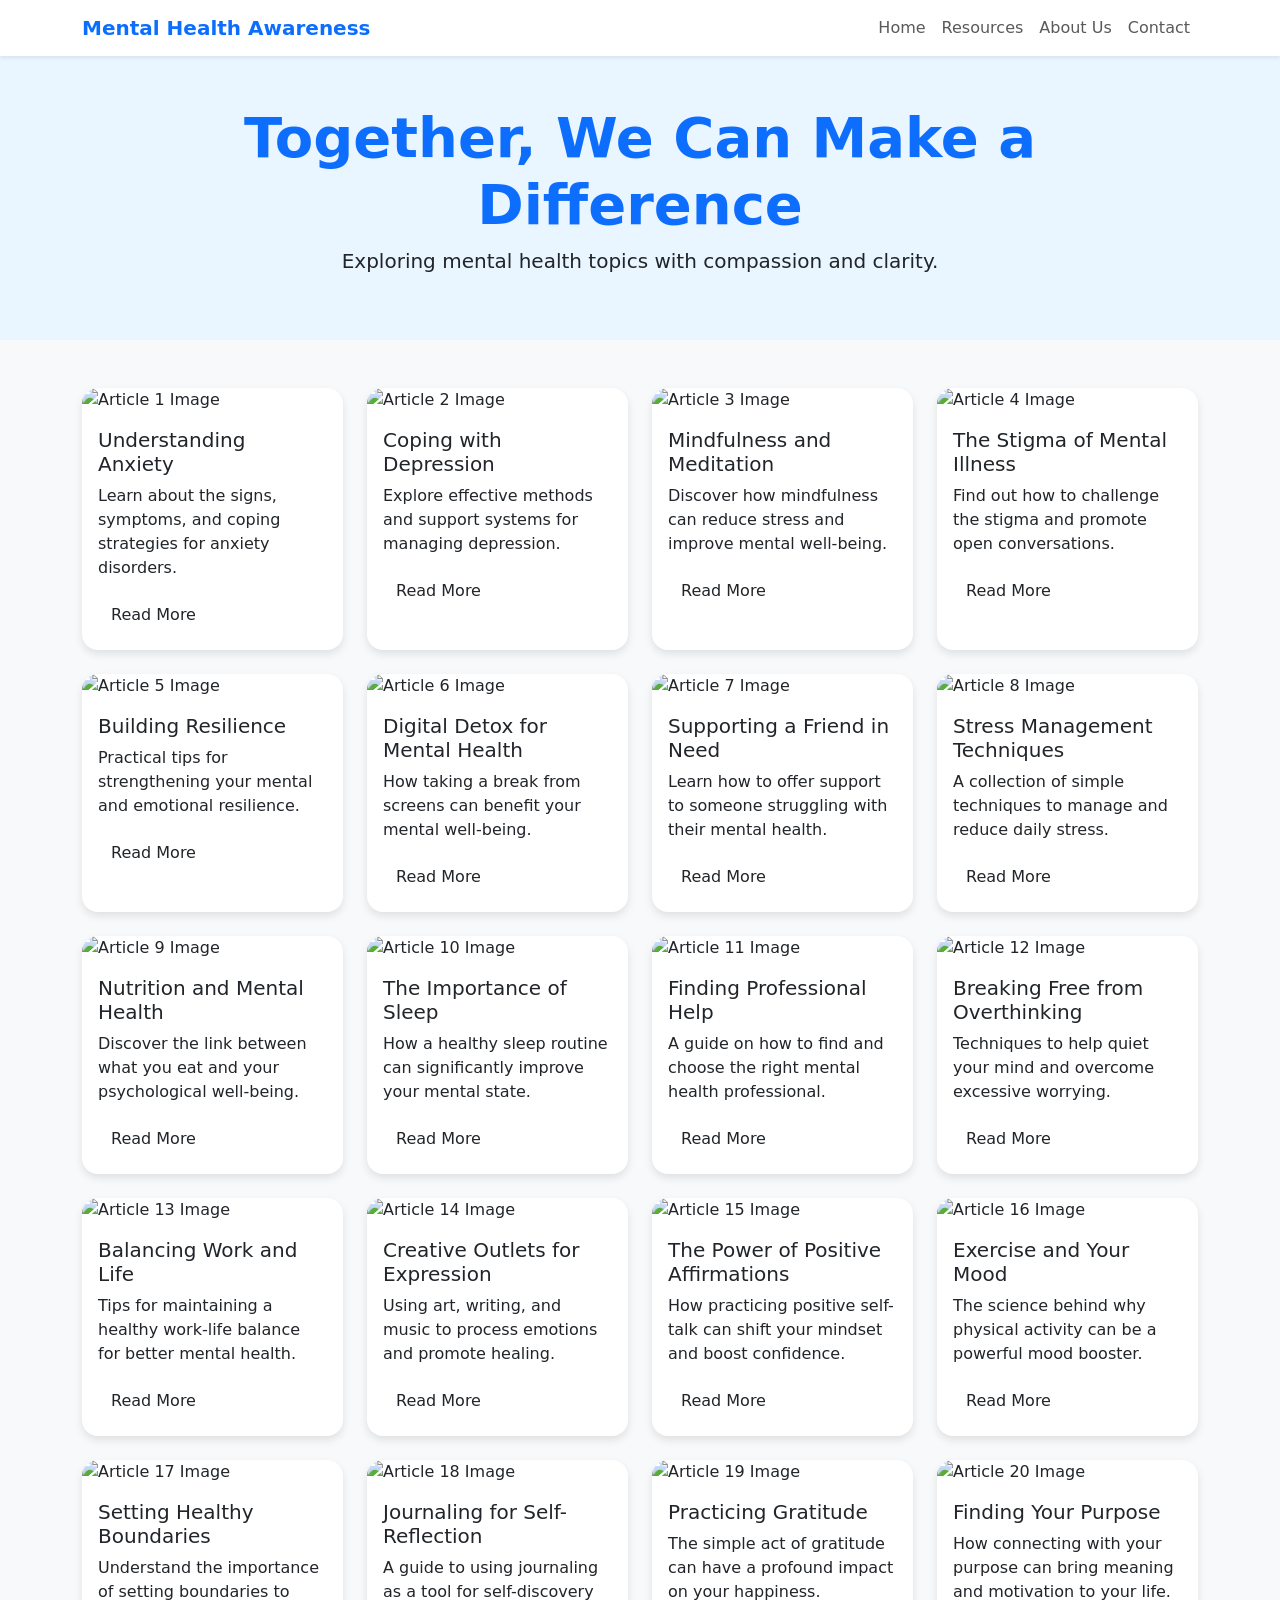
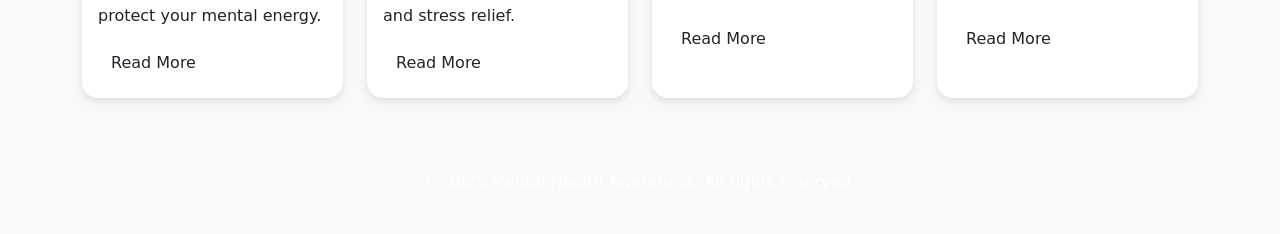
==== index.html @ a8185dca "add skeleton and styling" ====
<!doctype html>
<html lang="en">
<head>
    <meta charset="utf-8">
    <meta name="viewport" content="width=device-width, initial-scale=1">
    <title>Mental Health Awareness</title>
    <!-- Bootstrap CSS -->
    <link href="https://cdn.jsdelivr.net/npm/bootstrap@5.3.3/dist/css/bootstrap.min.css" rel="stylesheet" integrity="sha384-QWTKZyjpPEjISv5WaRU9OFeRpok6YctnYmDr5pNlyT2bRjXh0JMhjY6hW+ALEwIH" crossorigin="anonymous">
    <!-- Custom CSS for theme colors and spacing -->
    <style>
        body {
            background-color: #f8f9fa;
        }
        .card {
            border: none;
            border-radius: 1rem;
            box-shadow: 0 4px 8px rgba(0,0,0,0.1);
            transition: transform 0.2s;
        }
        .card:hover {
            transform: translateY(-5px);
        }
        .card-img-top {
            border-top-left-radius: 1rem;
            border-top-right-radius: 1rem;
        }
        .text-blue { color: #0d6efd; }
        .bg-light-blue { background-color: #e9f5ff; }
    </style>
</head>
<body>

    <!-- Navigation Bar -->
    <nav class="navbar navbar-expand-lg navbar-light bg-white shadow-sm">
        <div class="container">
            <a class="navbar-brand text-blue fw-bold" href="#">Mental Health Awareness</a>
            <button class="navbar-toggler" type="button" data-bs-toggle="collapse" data-bs-target="#navbarNav" aria-controls="navbarNav" aria-expanded="false" aria-label="Toggle navigation">
                <span class="navbar-toggler-icon"></span>
            </button>
            <div class="collapse navbar-collapse" id="navbarNav">
                <ul class="navbar-nav ms-auto">
                    <li class="nav-item">
                        <a class="nav-link" href="#">Home</a>
                    </li>
                    <li class="nav-item">
                        <a class="nav-link" href="#">Resources</a>
                    </li>
                    <li class="nav-item">
                        <a class="nav-link" href="#">About Us</a>
                    </li>
                    <li class="nav-item">
                        <a class="nav-link" href="#">Contact</a>
                    </li>
                </ul>
            </div>
        </div>
    </nav>

    <!-- Header Section -->
    <header class="bg-light-blue py-5 text-center">
        <div class="container">
            <h1 class="display-4 text-blue fw-bold">Together, We Can Make a Difference</h1>
            <p class="lead">Exploring mental health topics with compassion and clarity.</p>
        </div>
    </header>

    <!-- Grid Content Section -->
    <main class="container my-5">
        <div class="row row-cols-1 row-cols-md-2 row-cols-lg-4 g-4">
            <!-- Grid Item 1 -->
            <div class="col">
                <div class="card h-100">
                    <img src="https://via.placeholder.com/400x300.png?text=Article+1" class="card-img-top" alt="Article 1 Image">
                    <div class="card-body">
                        <h5 class="card-title">Understanding Anxiety</h5>
                        <p class="card-text">Learn about the signs, symptoms, and coping strategies for anxiety disorders.</p>
                        <a href="#" class="btn btn-blue">Read More</a>
                    </div>
                </div>
            </div>
            <!-- Grid Item 2 -->
            <div class="col">
                <div class="card h-100">
                    <img src="https://via.placeholder.com/400x300.png?text=Article+2" class="card-img-top" alt="Article 2 Image">
                    <div class="card-body">
                        <h5 class="card-title">Coping with Depression</h5>
                        <p class="card-text">Explore effective methods and support systems for managing depression.</p>
                        <a href="#" class="btn btn-blue">Read More</a>
                    </div>
                </div>
            </div>
            <!-- Grid Item 3 -->
            <div class="col">
                <div class="card h-100">
                    <img src="https://via.placeholder.com/400x300.png?text=Article+3" class="card-img-top" alt="Article 3 Image">
                    <div class="card-body">
                        <h5 class="card-title">Mindfulness and Meditation</h5>
                        <p class="card-text">Discover how mindfulness can reduce stress and improve mental well-being.</p>
                        <a href="#" class="btn btn-blue">Read More</a>
                    </div>
                </div>
            </div>
            <!-- Grid Item 4 -->
            <div class="col">
                <div class="card h-100">
                    <img src="https://via.placeholder.com/400x300.png?text=Article+4" class="card-img-top" alt="Article 4 Image">
                    <div class="card-body">
                        <h5 class="card-title">The Stigma of Mental Illness</h5>
                        <p class="card-text">Find out how to challenge the stigma and promote open conversations.</p>
                        <a href="#" class="btn btn-blue">Read More</a>
                    </div>
                </div>
            </div>
            <!-- Grid Item 5 -->
            <div class="col">
                <div class="card h-100">
                    <img src="https://via.placeholder.com/400x300.png?text=Article+5" class="card-img-top" alt="Article 5 Image">
                    <div class="card-body">
                        <h5 class="card-title">Building Resilience</h5>
                        <p class="card-text">Practical tips for strengthening your mental and emotional resilience.</p>
                        <a href="#" class="btn btn-blue">Read More</a>
                    </div>
                </div>
            </div>
            <!-- Grid Item 6 -->
            <div class="col">
                <div class="card h-100">
                    <img src="https://via.placeholder.com/400x300.png?text=Article+6" class="card-img-top" alt="Article 6 Image">
                    <div class="card-body">
                        <h5 class="card-title">Digital Detox for Mental Health</h5>
                        <p class="card-text">How taking a break from screens can benefit your mental well-being.</p>
                        <a href="#" class="btn btn-blue">Read More</a>
                    </div>
                </div>
            </div>
            <!-- Grid Item 7 -->
            <div class="col">
                <div class="card h-100">
                    <img src="https://via.placeholder.com/400x300.png?text=Article+7" class="card-img-top" alt="Article 7 Image">
                    <div class="card-body">
                        <h5 class="card-title">Supporting a Friend in Need</h5>
                        <p class="card-text">Learn how to offer support to someone struggling with their mental health.</p>
                        <a href="#" class="btn btn-blue">Read More</a>
                    </div>
                </div>
            </div>
            <!-- Grid Item 8 -->
            <div class="col">
                <div class="card h-100">
                    <img src="https://via.placeholder.com/400x300.png?text=Article+8" class="card-img-top" alt="Article 8 Image">
                    <div class="card-body">
                        <h5 class="card-title">Stress Management Techniques</h5>
                        <p class="card-text">A collection of simple techniques to manage and reduce daily stress.</p>
                        <a href="#" class="btn btn-blue">Read More</a>
                    </div>
                </div>
            </div>
            <!-- Grid Item 9 -->
            <div class="col">
                <div class="card h-100">
                    <img src="https://via.placeholder.com/400x300.png?text=Article+9" class="card-img-top" alt="Article 9 Image">
                    <div class="card-body">
                        <h5 class="card-title">Nutrition and Mental Health</h5>
                        <p class="card-text">Discover the link between what you eat and your psychological well-being.</p>
                        <a href="#" class="btn btn-blue">Read More</a>
                    </div>
                </div>
            </div>
            <!-- Grid Item 10 -->
            <div class="col">
                <div class="card h-100">
                    <img src="https://via.placeholder.com/400x300.png?text=Article+10" class="card-img-top" alt="Article 10 Image">
                    <div class="card-body">
                        <h5 class="card-title">The Importance of Sleep</h5>
                        <p class="card-text">How a healthy sleep routine can significantly improve your mental state.</p>
                        <a href="#" class="btn btn-blue">Read More</a>
                    </div>
                </div>
            </div>
            <!-- Grid Item 11 -->
            <div class="col">
                <div class="card h-100">
                    <img src="https://via.placeholder.com/400x300.png?text=Article+11" class="card-img-top" alt="Article 11 Image">
                    <div class="card-body">
                        <h5 class="card-title">Finding Professional Help</h5>
                        <p class="card-text">A guide on how to find and choose the right mental health professional.</p>
                        <a href="#" class="btn btn-blue">Read More</a>
                    </div>
                </div>
            </div>
            <!-- Grid Item 12 -->
            <div class="col">
                <div class="card h-100">
                    <img src="https://via.placeholder.com/400x300.png?text=Article+12" class="card-img-top" alt="Article 12 Image">
                    <div class="card-body">
                        <h5 class="card-title">Breaking Free from Overthinking</h5>
                        <p class="card-text">Techniques to help quiet your mind and overcome excessive worrying.</p>
                        <a href="#" class="btn btn-blue">Read More</a>
                    </div>
                </div>
            </div>
            <!-- Grid Item 13 -->
            <div class="col">
                <div class="card h-100">
                    <img src="https://via.placeholder.com/400x300.png?text=Article+13" class="card-img-top" alt="Article 13 Image">
                    <div class="card-body">
                        <h5 class="card-title">Balancing Work and Life</h5>
                        <p class="card-text">Tips for maintaining a healthy work-life balance for better mental health.</p>
                        <a href="#" class="btn btn-blue">Read More</a>
                    </div>
                </div>
            </div>
            <!-- Grid Item 14 -->
            <div class="col">
                <div class="card h-100">
                    <img src="https://via.placeholder.com/400x300.png?text=Article+14" class="card-img-top" alt="Article 14 Image">
                    <div class="card-body">
                        <h5 class="card-title">Creative Outlets for Expression</h5>
                        <p class="card-text">Using art, writing, and music to process emotions and promote healing.</p>
                        <a href="#" class="btn btn-blue">Read More</a>
                    </div>
                </div>
            </div>
            <!-- Grid Item 15 -->
            <div class="col">
                <div class="card h-100">
                    <img src="https://via.placeholder.com/400x300.png?text=Article+15" class="card-img-top" alt="Article 15 Image">
                    <div class="card-body">
                        <h5 class="card-title">The Power of Positive Affirmations</h5>
                        <p class="card-text">How practicing positive self-talk can shift your mindset and boost confidence.</p>
                        <a href="#" class="btn btn-blue">Read More</a>
                    </div>
                </div>
            </div>
            <!-- Grid Item 16 -->
            <div class="col">
                <div class="card h-100">
                    <img src="https://via.placeholder.com/400x300.png?text=Article+16" class="card-img-top" alt="Article 16 Image">
                    <div class="card-body">
                        <h5 class="card-title">Exercise and Your Mood</h5>
                        <p class="card-text">The science behind why physical activity can be a powerful mood booster.</p>
                        <a href="#" class="btn btn-blue">Read More</a>
                    </div>
                </div>
            </div>
            <!-- Grid Item 17 -->
            <div class="col">
                <div class="card h-100">
                    <img src="https://via.placeholder.com/400x300.png?text=Article+17" class="card-img-top" alt="Article 17 Image">
                    <div class="card-body">
                        <h5 class="card-title">Setting Healthy Boundaries</h5>
                        <p class="card-text">Understand the importance of setting boundaries to protect your mental energy.</p>
                        <a href="#" class="btn btn-blue">Read More</a>
                    </div>
                </div>
            </div>
            <!-- Grid Item 18 -->
            <div class="col">
                <div class="card h-100">
                    <img src="https://via.placeholder.com/400x300.png?text=Article+18" class="card-img-top" alt="Article 18 Image">
                    <div class="card-body">
                        <h5 class="card-title">Journaling for Self-Reflection</h5>
                        <p class="card-text">A guide to using journaling as a tool for self-discovery and stress relief.</p>
                        <a href="#" class="btn btn-blue">Read More</a>
                    </div>
                </div>
            </div>
            <!-- Grid Item 19 -->
            <div class="col">
                <div class="card h-100">
                    <img src="https://via.placeholder.com/400x300.png?text=Article+19" class="card-img-top" alt="Article 19 Image">
                    <div class="card-body">
                        <h5 class="card-title">Practicing Gratitude</h5>
                        <p class="card-text">The simple act of gratitude can have a profound impact on your happiness.</p>
                        <a href="#" class="btn btn-blue">Read More</a>
                    </div>
                </div>
            </div>
            <!-- Grid Item 20 -->
            <div class="col">
                <div class="card h-100">
                    <img src="https://via.placeholder.com/400x300.png?text=Article+20" class="card-img-top" alt="Article 20 Image">
                    <div class="card-body">
                        <h5 class="card-title">Finding Your Purpose</h5>
                        <p class="card-text">How connecting with your purpose can bring meaning and motivation to your life.</p>
                        <a href="#" class="btn btn-blue">Read More</a>
                    </div>
                </div>
            </div>
        </div>
    </main>

    <!-- Footer -->
    <footer class="bg-blue text-white py-4 mt-5">
        <div class="container text-center">
            <p>&copy; 2025 Mental Health Awareness. All rights reserved.</p>
        </div>
    </footer>

    <!-- Bootstrap JS with Popper -->
    <script src="https://cdn.jsdelivr.net/npm/bootstrap@5.3.3/dist/js/bootstrap.bundle.min.js" integrity="sha384-YvpcrYf0tY3lHB60NNkmXc5s9fDVZLESaAA55NDzOxhy9GkcIdslK1eN7N6jIeHz" crossorigin="anonymous"></script>

</body>
</html>
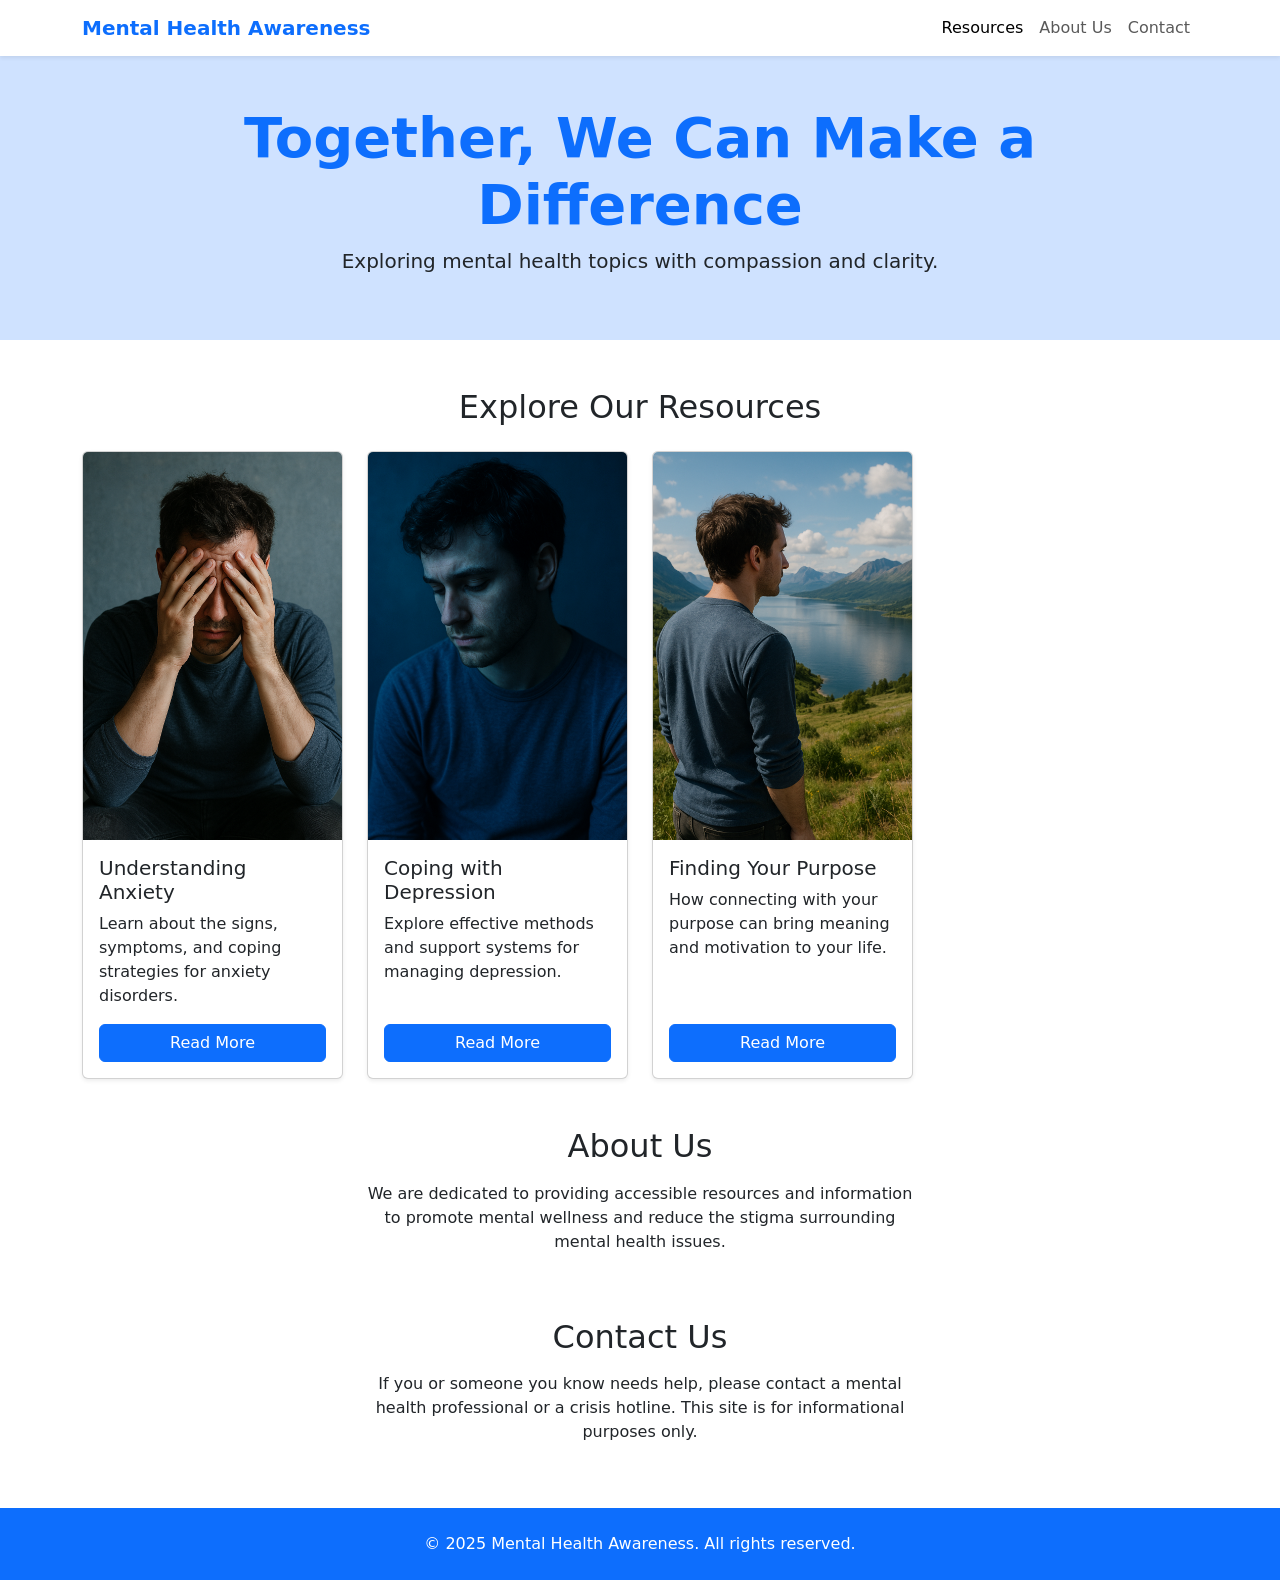
==== commit 4d1e8bf1: "add images and changed styling" ====
--- a/index.html
+++ b/index.html
@@ -6,294 +6,109 @@
     <title>Mental Health Awareness</title>
     <!-- Bootstrap CSS -->
     <link href="https://cdn.jsdelivr.net/npm/bootstrap@5.3.3/dist/css/bootstrap.min.css" rel="stylesheet" integrity="sha384-QWTKZyjpPEjISv5WaRU9OFeRpok6YctnYmDr5pNlyT2bRjXh0JMhjY6hW+ALEwIH" crossorigin="anonymous">
-    <!-- Custom CSS for theme colors and spacing -->
-    <style>
-        body {
-            background-color: #f8f9fa;
-        }
-        .card {
-            border: none;
-            border-radius: 1rem;
-            box-shadow: 0 4px 8px rgba(0,0,0,0.1);
-            transition: transform 0.2s;
-        }
-        .card:hover {
-            transform: translateY(-5px);
-        }
-        .card-img-top {
-            border-top-left-radius: 1rem;
-            border-top-right-radius: 1rem;
-        }
-        .text-blue { color: #0d6efd; }
-        .bg-light-blue { background-color: #e9f5ff; }
-    </style>
+    <!-- Custom CSS -->
+    <link rel="stylesheet" href="style.css">
 </head>
 <body>
 
-    <!-- Navigation Bar -->
-    <nav class="navbar navbar-expand-lg navbar-light bg-white shadow-sm">
+    <!-- Main Navigation Menu -->
+    <nav class="navbar navbar-expand-lg navbar-light bg-white sticky-top shadow-sm" aria-label="Main Navigation">
         <div class="container">
-            <a class="navbar-brand text-blue fw-bold" href="#">Mental Health Awareness</a>
+            <a class="navbar-brand text-primary fw-bold" href="#hero">Mental Health Awareness</a>
             <button class="navbar-toggler" type="button" data-bs-toggle="collapse" data-bs-target="#navbarNav" aria-controls="navbarNav" aria-expanded="false" aria-label="Toggle navigation">
                 <span class="navbar-toggler-icon"></span>
             </button>
             <div class="collapse navbar-collapse" id="navbarNav">
                 <ul class="navbar-nav ms-auto">
                     <li class="nav-item">
-                        <a class="nav-link" href="#">Home</a>
+                        <a class="nav-link active" aria-current="page" href="#resources">Resources</a>
                     </li>
                     <li class="nav-item">
-                        <a class="nav-link" href="#">Resources</a>
+                        <a class="nav-link" href="#about">About Us</a>
                     </li>
                     <li class="nav-item">
-                        <a class="nav-link" href="#">About Us</a>
-                    </li>
-                    <li class="nav-item">
-                        <a class="nav-link" href="#">Contact</a>
+                        <a class="nav-link" href="#contact">Contact</a>
                     </li>
                 </ul>
             </div>
         </div>
     </nav>
 
-    <!-- Header Section -->
-    <header class="bg-light-blue py-5 text-center">
+    <!-- Hero Header Section -->
+    <header id="hero" class="bg-primary-subtle py-5 text-center">
         <div class="container">
-            <h1 class="display-4 text-blue fw-bold">Together, We Can Make a Difference</h1>
+            <h1 class="display-4 text-primary fw-bold">Together, We Can Make a Difference</h1>
             <p class="lead">Exploring mental health topics with compassion and clarity.</p>
         </div>
     </header>
 
-    <!-- Grid Content Section -->
-    <main class="container my-5">
-        <div class="row row-cols-1 row-cols-md-2 row-cols-lg-4 g-4">
-            <!-- Grid Item 1 -->
-            <div class="col">
-                <div class="card h-100">
-                    <img src="https://via.placeholder.com/400x300.png?text=Article+1" class="card-img-top" alt="Article 1 Image">
-                    <div class="card-body">
-                        <h5 class="card-title">Understanding Anxiety</h5>
-                        <p class="card-text">Learn about the signs, symptoms, and coping strategies for anxiety disorders.</p>
-                        <a href="#" class="btn btn-blue">Read More</a>
+    <!-- Main Content Section: 20-Item Grid -->
+    <main id="resources" class="container my-5">
+        <section>
+            <h2 class="text-center mb-4">Explore Our Resources</h2>
+            <div class="row row-cols-1 row-cols-sm-2 row-cols-md-3 row-cols-lg-4 g-4">
+                <!-- Start of Grid Items -->
+                <!-- Item 1: Understanding Anxiety -->
+                <article class="col">
+                    <div class="card h-100 shadow-sm">
+                        <img src="assets/images/anxious.png?text=Anxiety+Support" class="card-img-top" alt="Illustration of person with head in hands, looking anxious">
+                        <div class="card-body d-flex flex-column">
+                            <h5 class="card-title">Understanding Anxiety</h5>
+                            <p class="card-text">Learn about the signs, symptoms, and coping strategies for anxiety disorders.</p>
+                            <a href="#" class="btn btn-primary mt-auto">Read More</a>
+                        </div>
                     </div>
+                </article>
+                <!-- Item 2: Coping with Depression -->
+                <article class="col">
+                    <div class="card h-100 shadow-sm">
+                        <img src="assets\images\ChatGPT Image Oct 25, 2025, 07_55_13 PM.png?text=Coping+with+Depression" class="card-img-top" alt="Illustration of a person looking down and thoughtful, surrounded by blue tones">
+                        <div class="card-body d-flex flex-column">
+                            <h5 class="card-title">Coping with Depression</h5>
+                            <p class="card-text">Explore effective methods and support systems for managing depression.</p>
+                            <a href="#" class="btn btn-primary mt-auto">Read More</a>
+                        </div>
+                    </div>
+                </article>
+                <!-- ... (Repeat similar articles 18 more times with different titles and alt text) ... -->
+                <!-- Item 20: Finding Your Purpose -->
+                <article class="col">
+                    <div class="card h-100 shadow-sm">
+                        <img src="assets\images\scenic.png?text=Finding+Purpose" class="card-img-top" alt="Illustration of a person looking out at a scenic landscape">
+                        <div class="card-body d-flex flex-column">
+                            <h5 class="card-title">Finding Your Purpose</h5>
+                            <p class="card-text">How connecting with your purpose can bring meaning and motivation to your life.</p>
+                            <a href="#" class="btn btn-primary mt-auto">Read More</a>
+                        </div>
+                    </div>
+                </article>
+                <!-- End of Grid Items -->
+            </div>
+        </section>
+
+        <!-- About and Contact Sections for single page layout -->
+        <section id="about" class="my-5">
+            <div class="row">
+                <div class="col-md-6 mx-auto text-center">
+                    <h2 class="mb-3">About Us</h2>
+                    <p>We are dedicated to providing accessible resources and information to promote mental wellness and reduce the stigma surrounding mental health issues.</p>
                 </div>
             </div>
-            <!-- Grid Item 2 -->
-            <div class="col">
-                <div class="card h-100">
-                    <img src="https://via.placeholder.com/400x300.png?text=Article+2" class="card-img-top" alt="Article 2 Image">
-                    <div class="card-body">
-                        <h5 class="card-title">Coping with Depression</h5>
-                        <p class="card-text">Explore effective methods and support systems for managing depression.</p>
-                        <a href="#" class="btn btn-blue">Read More</a>
-                    </div>
+        </section>
+        <section id="contact" class="my-5">
+            <div class="row">
+                <div class="col-md-6 mx-auto text-center">
+                    <h2 class="mb-3">Contact Us</h2>
+                    <p>If you or someone you know needs help, please contact a mental health professional or a crisis hotline. This site is for informational purposes only.</p>
                 </div>
             </div>
-            <!-- Grid Item 3 -->
-            <div class="col">
-                <div class="card h-100">
-                    <img src="https://via.placeholder.com/400x300.png?text=Article+3" class="card-img-top" alt="Article 3 Image">
-                    <div class="card-body">
-                        <h5 class="card-title">Mindfulness and Meditation</h5>
-                        <p class="card-text">Discover how mindfulness can reduce stress and improve mental well-being.</p>
-                        <a href="#" class="btn btn-blue">Read More</a>
-                    </div>
-                </div>
-            </div>
-            <!-- Grid Item 4 -->
-            <div class="col">
-                <div class="card h-100">
-                    <img src="https://via.placeholder.com/400x300.png?text=Article+4" class="card-img-top" alt="Article 4 Image">
-                    <div class="card-body">
-                        <h5 class="card-title">The Stigma of Mental Illness</h5>
-                        <p class="card-text">Find out how to challenge the stigma and promote open conversations.</p>
-                        <a href="#" class="btn btn-blue">Read More</a>
-                    </div>
-                </div>
-            </div>
-            <!-- Grid Item 5 -->
-            <div class="col">
-                <div class="card h-100">
-                    <img src="https://via.placeholder.com/400x300.png?text=Article+5" class="card-img-top" alt="Article 5 Image">
-                    <div class="card-body">
-                        <h5 class="card-title">Building Resilience</h5>
-                        <p class="card-text">Practical tips for strengthening your mental and emotional resilience.</p>
-                        <a href="#" class="btn btn-blue">Read More</a>
-                    </div>
-                </div>
-            </div>
-            <!-- Grid Item 6 -->
-            <div class="col">
-                <div class="card h-100">
-                    <img src="https://via.placeholder.com/400x300.png?text=Article+6" class="card-img-top" alt="Article 6 Image">
-                    <div class="card-body">
-                        <h5 class="card-title">Digital Detox for Mental Health</h5>
-                        <p class="card-text">How taking a break from screens can benefit your mental well-being.</p>
-                        <a href="#" class="btn btn-blue">Read More</a>
-                    </div>
-                </div>
-            </div>
-            <!-- Grid Item 7 -->
-            <div class="col">
-                <div class="card h-100">
-                    <img src="https://via.placeholder.com/400x300.png?text=Article+7" class="card-img-top" alt="Article 7 Image">
-                    <div class="card-body">
-                        <h5 class="card-title">Supporting a Friend in Need</h5>
-                        <p class="card-text">Learn how to offer support to someone struggling with their mental health.</p>
-                        <a href="#" class="btn btn-blue">Read More</a>
-                    </div>
-                </div>
-            </div>
-            <!-- Grid Item 8 -->
-            <div class="col">
-                <div class="card h-100">
-                    <img src="https://via.placeholder.com/400x300.png?text=Article+8" class="card-img-top" alt="Article 8 Image">
-                    <div class="card-body">
-                        <h5 class="card-title">Stress Management Techniques</h5>
-                        <p class="card-text">A collection of simple techniques to manage and reduce daily stress.</p>
-                        <a href="#" class="btn btn-blue">Read More</a>
-                    </div>
-                </div>
-            </div>
-            <!-- Grid Item 9 -->
-            <div class="col">
-                <div class="card h-100">
-                    <img src="https://via.placeholder.com/400x300.png?text=Article+9" class="card-img-top" alt="Article 9 Image">
-                    <div class="card-body">
-                        <h5 class="card-title">Nutrition and Mental Health</h5>
-                        <p class="card-text">Discover the link between what you eat and your psychological well-being.</p>
-                        <a href="#" class="btn btn-blue">Read More</a>
-                    </div>
-                </div>
-            </div>
-            <!-- Grid Item 10 -->
-            <div class="col">
-                <div class="card h-100">
-                    <img src="https://via.placeholder.com/400x300.png?text=Article+10" class="card-img-top" alt="Article 10 Image">
-                    <div class="card-body">
-                        <h5 class="card-title">The Importance of Sleep</h5>
-                        <p class="card-text">How a healthy sleep routine can significantly improve your mental state.</p>
-                        <a href="#" class="btn btn-blue">Read More</a>
-                    </div>
-                </div>
-            </div>
-            <!-- Grid Item 11 -->
-            <div class="col">
-                <div class="card h-100">
-                    <img src="https://via.placeholder.com/400x300.png?text=Article+11" class="card-img-top" alt="Article 11 Image">
-                    <div class="card-body">
-                        <h5 class="card-title">Finding Professional Help</h5>
-                        <p class="card-text">A guide on how to find and choose the right mental health professional.</p>
-                        <a href="#" class="btn btn-blue">Read More</a>
-                    </div>
-                </div>
-            </div>
-            <!-- Grid Item 12 -->
-            <div class="col">
-                <div class="card h-100">
-                    <img src="https://via.placeholder.com/400x300.png?text=Article+12" class="card-img-top" alt="Article 12 Image">
-                    <div class="card-body">
-                        <h5 class="card-title">Breaking Free from Overthinking</h5>
-                        <p class="card-text">Techniques to help quiet your mind and overcome excessive worrying.</p>
-                        <a href="#" class="btn btn-blue">Read More</a>
-                    </div>
-                </div>
-            </div>
-            <!-- Grid Item 13 -->
-            <div class="col">
-                <div class="card h-100">
-                    <img src="https://via.placeholder.com/400x300.png?text=Article+13" class="card-img-top" alt="Article 13 Image">
-                    <div class="card-body">
-                        <h5 class="card-title">Balancing Work and Life</h5>
-                        <p class="card-text">Tips for maintaining a healthy work-life balance for better mental health.</p>
-                        <a href="#" class="btn btn-blue">Read More</a>
-                    </div>
-                </div>
-            </div>
-            <!-- Grid Item 14 -->
-            <div class="col">
-                <div class="card h-100">
-                    <img src="https://via.placeholder.com/400x300.png?text=Article+14" class="card-img-top" alt="Article 14 Image">
-                    <div class="card-body">
-                        <h5 class="card-title">Creative Outlets for Expression</h5>
-                        <p class="card-text">Using art, writing, and music to process emotions and promote healing.</p>
-                        <a href="#" class="btn btn-blue">Read More</a>
-                    </div>
-                </div>
-            </div>
-            <!-- Grid Item 15 -->
-            <div class="col">
-                <div class="card h-100">
-                    <img src="https://via.placeholder.com/400x300.png?text=Article+15" class="card-img-top" alt="Article 15 Image">
-                    <div class="card-body">
-                        <h5 class="card-title">The Power of Positive Affirmations</h5>
-                        <p class="card-text">How practicing positive self-talk can shift your mindset and boost confidence.</p>
-                        <a href="#" class="btn btn-blue">Read More</a>
-                    </div>
-                </div>
-            </div>
-            <!-- Grid Item 16 -->
-            <div class="col">
-                <div class="card h-100">
-                    <img src="https://via.placeholder.com/400x300.png?text=Article+16" class="card-img-top" alt="Article 16 Image">
-                    <div class="card-body">
-                        <h5 class="card-title">Exercise and Your Mood</h5>
-                        <p class="card-text">The science behind why physical activity can be a powerful mood booster.</p>
-                        <a href="#" class="btn btn-blue">Read More</a>
-                    </div>
-                </div>
-            </div>
-            <!-- Grid Item 17 -->
-            <div class="col">
-                <div class="card h-100">
-                    <img src="https://via.placeholder.com/400x300.png?text=Article+17" class="card-img-top" alt="Article 17 Image">
-                    <div class="card-body">
-                        <h5 class="card-title">Setting Healthy Boundaries</h5>
-                        <p class="card-text">Understand the importance of setting boundaries to protect your mental energy.</p>
-                        <a href="#" class="btn btn-blue">Read More</a>
-                    </div>
-                </div>
-            </div>
-            <!-- Grid Item 18 -->
-            <div class="col">
-                <div class="card h-100">
-                    <img src="https://via.placeholder.com/400x300.png?text=Article+18" class="card-img-top" alt="Article 18 Image">
-                    <div class="card-body">
-                        <h5 class="card-title">Journaling for Self-Reflection</h5>
-                        <p class="card-text">A guide to using journaling as a tool for self-discovery and stress relief.</p>
-                        <a href="#" class="btn btn-blue">Read More</a>
-                    </div>
-                </div>
-            </div>
-            <!-- Grid Item 19 -->
-            <div class="col">
-                <div class="card h-100">
-                    <img src="https://via.placeholder.com/400x300.png?text=Article+19" class="card-img-top" alt="Article 19 Image">
-                    <div class="card-body">
-                        <h5 class="card-title">Practicing Gratitude</h5>
-                        <p class="card-text">The simple act of gratitude can have a profound impact on your happiness.</p>
-                        <a href="#" class="btn btn-blue">Read More</a>
-                    </div>
-                </div>
-            </div>
-            <!-- Grid Item 20 -->
-            <div class="col">
-                <div class="card h-100">
-                    <img src="https://via.placeholder.com/400x300.png?text=Article+20" class="card-img-top" alt="Article 20 Image">
-                    <div class="card-body">
-                        <h5 class="card-title">Finding Your Purpose</h5>
-                        <p class="card-text">How connecting with your purpose can bring meaning and motivation to your life.</p>
-                        <a href="#" class="btn btn-blue">Read More</a>
-                    </div>
-                </div>
-            </div>
-        </div>
+        </section>
     </main>
 
     <!-- Footer -->
-    <footer class="bg-blue text-white py-4 mt-5">
+    <footer class="bg-primary text-white py-4 mt-5">
         <div class="container text-center">
-            <p>&copy; 2025 Mental Health Awareness. All rights reserved.</p>
+            <p class="mb-0">&copy; 2025 Mental Health Awareness. All rights reserved.</p>
         </div>
     </footer>
 
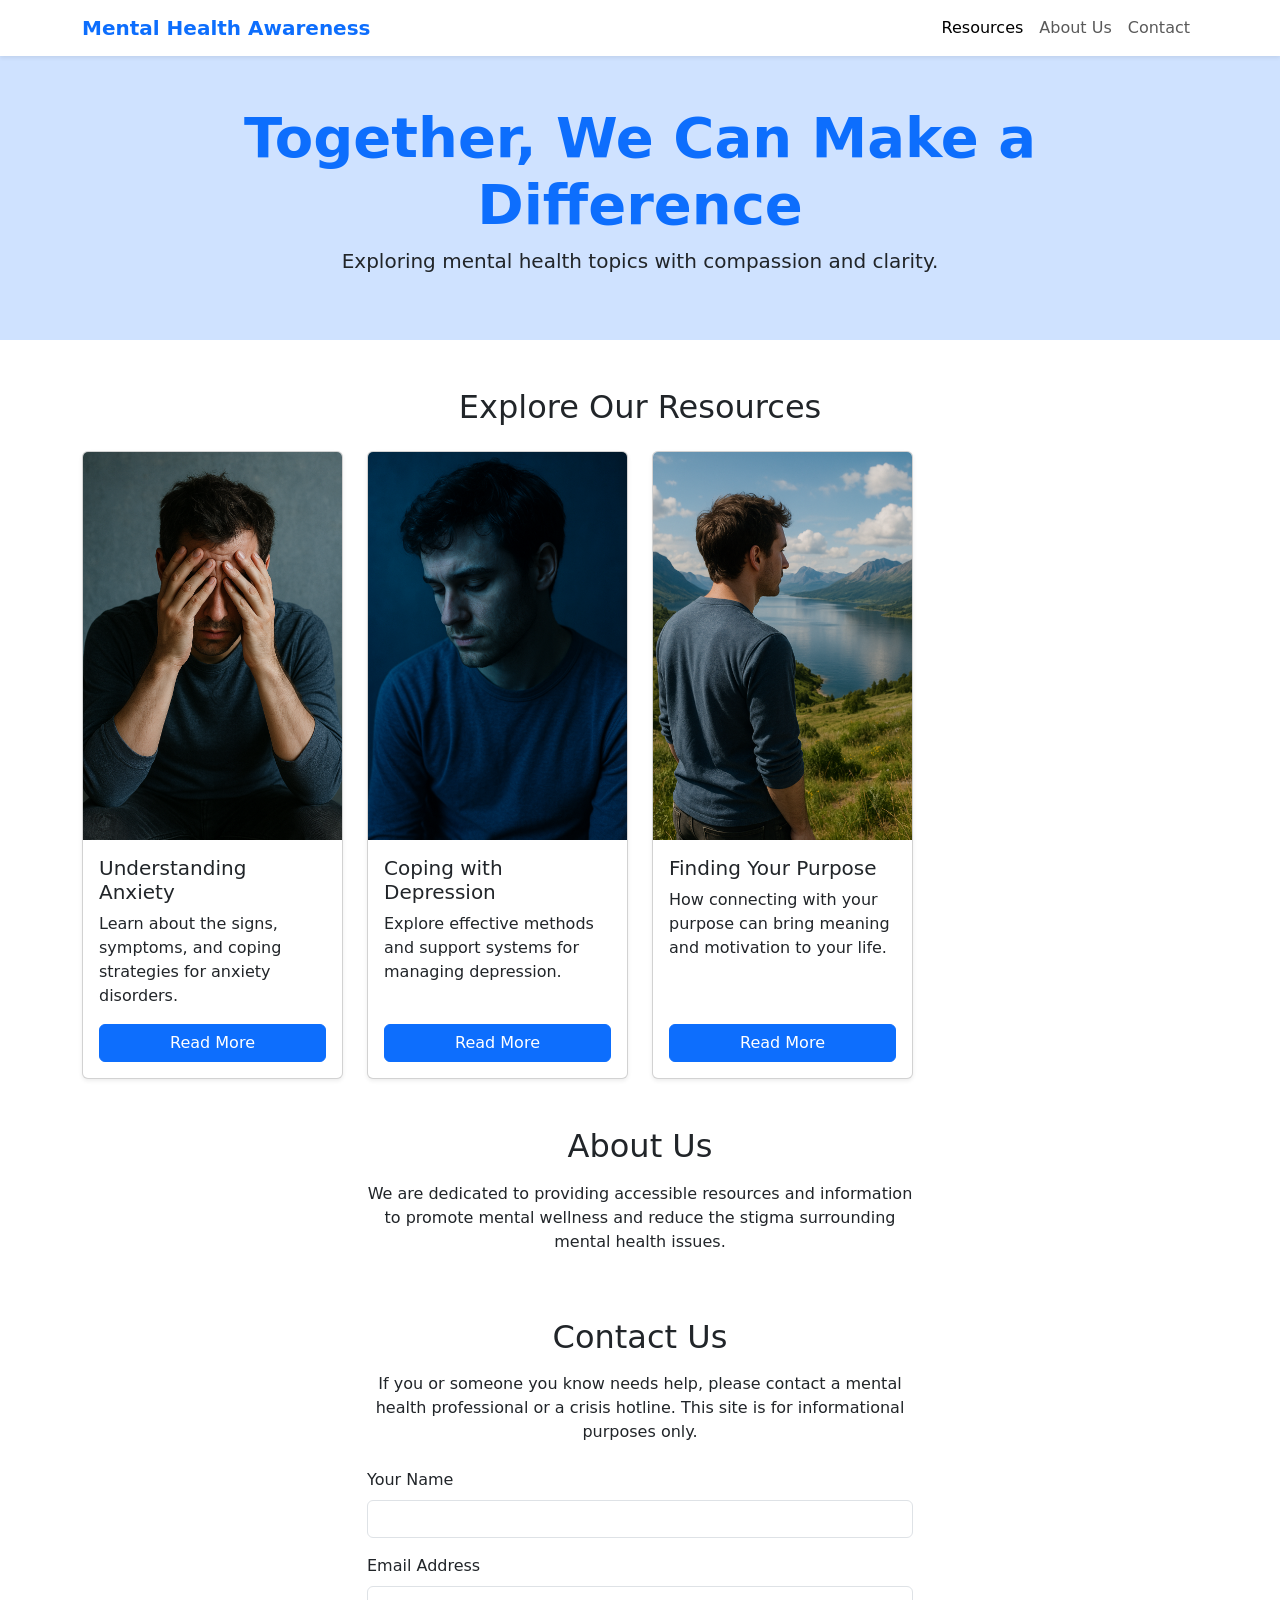
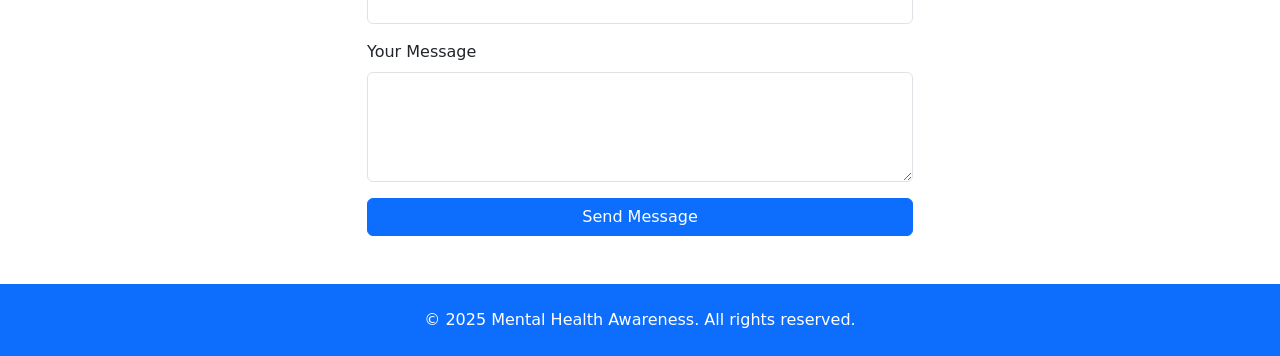
==== commit c1b686b2: "add modal" ====
--- a/index.html
+++ b/index.html
@@ -1,119 +1,175 @@
 <!doctype html>
 <html lang="en">
 <head>
-    <meta charset="utf-8">
-    <meta name="viewport" content="width=device-width, initial-scale=1">
-    <title>Mental Health Awareness</title>
-    <!-- Bootstrap CSS -->
-    <link href="https://cdn.jsdelivr.net/npm/bootstrap@5.3.3/dist/css/bootstrap.min.css" rel="stylesheet" integrity="sha384-QWTKZyjpPEjISv5WaRU9OFeRpok6YctnYmDr5pNlyT2bRjXh0JMhjY6hW+ALEwIH" crossorigin="anonymous">
-    <!-- Custom CSS -->
-    <link rel="stylesheet" href="style.css">
+  <meta charset="utf-8">
+  <meta name="viewport" content="width=device-width, initial-scale=1">
+  <title>Mental Health Awareness</title>
+
+  <!-- Bootstrap CSS -->
+  <link
+    href="https://cdn.jsdelivr.net/npm/bootstrap@5.3.3/dist/css/bootstrap.min.css"
+    rel="stylesheet"
+    integrity="sha384-QWTKZyjpPEjISv5WaRU9OFeRpok6YctnYmDr5pNlyT2bRjXh0JMhjY6hW+ALEwIH"
+    crossorigin="anonymous">
+
+  <!-- Custom CSS -->
+  <link rel="stylesheet" href="style.css">
 </head>
 <body>
+  <!-- Main Navigation Menu -->
+  <nav class="navbar navbar-expand-lg navbar-light bg-white sticky-top shadow-sm" aria-label="Main Navigation">
+    <div class="container">
+      <a class="navbar-brand text-primary fw-bold" href="#hero">Mental Health Awareness</a>
+      <button class="navbar-toggler" type="button" data-bs-toggle="collapse" data-bs-target="#navbarNav"
+        aria-controls="navbarNav" aria-expanded="false" aria-label="Toggle navigation">
+        <span class="navbar-toggler-icon"></span>
+      </button>
+      <div class="collapse navbar-collapse" id="navbarNav">
+        <ul class="navbar-nav ms-auto">
+          <li class="nav-item">
+            <a class="nav-link active" aria-current="page" href="#resources">Resources</a>
+          </li>
+          <li class="nav-item">
+            <a class="nav-link" href="#about">About Us</a>
+          </li>
+          <li class="nav-item">
+            <a class="nav-link" href="#contact">Contact</a>
+          </li>
+        </ul>
+      </div>
+    </div>
+  </nav>
 
-    <!-- Main Navigation Menu -->
-    <nav class="navbar navbar-expand-lg navbar-light bg-white sticky-top shadow-sm" aria-label="Main Navigation">
-        <div class="container">
-            <a class="navbar-brand text-primary fw-bold" href="#hero">Mental Health Awareness</a>
-            <button class="navbar-toggler" type="button" data-bs-toggle="collapse" data-bs-target="#navbarNav" aria-controls="navbarNav" aria-expanded="false" aria-label="Toggle navigation">
-                <span class="navbar-toggler-icon"></span>
-            </button>
-            <div class="collapse navbar-collapse" id="navbarNav">
-                <ul class="navbar-nav ms-auto">
-                    <li class="nav-item">
-                        <a class="nav-link active" aria-current="page" href="#resources">Resources</a>
-                    </li>
-                    <li class="nav-item">
-                        <a class="nav-link" href="#about">About Us</a>
-                    </li>
-                    <li class="nav-item">
-                        <a class="nav-link" href="#contact">Contact</a>
-                    </li>
-                </ul>
+  <!-- Hero Header Section -->
+  <header id="hero" class="bg-primary-subtle py-5 text-center">
+    <div class="container">
+      <h1 class="display-4 text-primary fw-bold">Together, We Can Make a Difference</h1>
+      <p class="lead">Exploring mental health topics with compassion and clarity.</p>
+    </div>
+  </header>
+
+  <!-- Main Content Section: 3-Item Grid -->
+  <main id="resources" class="container my-5">
+    <section>
+      <h2 class="text-center mb-4">Explore Our Resources</h2>
+      <div class="row row-cols-1 row-cols-sm-2 row-cols-md-3 row-cols-lg-4 g-4">
+        <!-- Item 1 -->
+        <article class="col">
+          <div class="card h-100 shadow-sm">
+            <img src="assets/images/anxious.png?text=Anxiety+Support" class="card-img-top" alt="Illustration of person with head in hands, looking anxious">
+            <div class="card-body d-flex flex-column">
+              <h5 class="card-title">Understanding Anxiety</h5>
+              <p class="card-text">Learn about the signs, symptoms, and coping strategies for anxiety disorders.</p>
+              <a href="#" class="btn btn-primary mt-auto">Read More</a>
             </div>
+          </div>
+        </article>
+
+        <!-- Item 2 -->
+        <article class="col">
+          <div class="card h-100 shadow-sm">
+            <img src="assets\images\ChatGPT Image Oct 25, 2025, 07_55_13 PM.png?text=Coping+with+Depression" class="card-img-top" alt="Illustration of a person looking down and thoughtful, surrounded by blue tones">
+            <div class="card-body d-flex flex-column">
+              <h5 class="card-title">Coping with Depression</h5>
+              <p class="card-text">Explore effective methods and support systems for managing depression.</p>
+              <a href="#" class="btn btn-primary mt-auto">Read More</a>
+            </div>
+          </div>
+        </article>
+
+        <!-- Item 3 -->
+        <article class="col">
+          <div class="card h-100 shadow-sm">
+            <img src="assets/images/scenic.png?text=Finding+Purpose" class="card-img-top" alt="Illustration of a person looking out at a scenic landscape">
+            <div class="card-body d-flex flex-column">
+              <h5 class="card-title">Finding Your Purpose</h5>
+              <p class="card-text">How connecting with your purpose can bring meaning and motivation to your life.</p>
+              <a href="#" class="btn btn-primary mt-auto">Read More</a>
+            </div>
+          </div>
+        </article>
+      </div>
+    </section>
+
+    <!-- About Section -->
+    <section id="about" class="my-5">
+      <div class="row">
+        <div class="col-md-6 mx-auto text-center">
+          <h2 class="mb-3">About Us</h2>
+          <p>We are dedicated to providing accessible resources and information to promote mental wellness and reduce the stigma surrounding mental health issues.</p>
         </div>
-    </nav>
+      </div>
+    </section>
 
-    <!-- Hero Header Section -->
-    <header id="hero" class="bg-primary-subtle py-5 text-center">
-        <div class="container">
-            <h1 class="display-4 text-primary fw-bold">Together, We Can Make a Difference</h1>
-            <p class="lead">Exploring mental health topics with compassion and clarity.</p>
+    <!-- Contact Section with Modal -->
+    <section id="contact" class="my-5">
+      <div class="row">
+        <div class="col-md-6 mx-auto text-center">
+          <h2 class="mb-3">Contact Us</h2>
+          <p>If you or someone you know needs help, please contact a mental health professional or a crisis hotline. This site is for informational purposes only.</p>
+
+          <!-- Contact Form -->
+          <form class="mt-4" id="contactForm">
+            <div class="mb-3 text-start">
+              <label for="name" class="form-label">Your Name</label>
+              <input type="text" class="form-control" id="name" required>
+            </div>
+            <div class="mb-3 text-start">
+              <label for="email" class="form-label">Email Address</label>
+              <input type="email" class="form-control" id="email" required>
+            </div>
+            <div class="mb-3 text-start">
+              <label for="message" class="form-label">Your Message</label>
+              <textarea class="form-control" id="message" rows="4" required></textarea>
+            </div>
+            <button type="submit" class="btn btn-primary w-100">Send Message</button>
+          </form>
         </div>
-    </header>
+      </div>
+    </section>
+  </main>
 
-    <!-- Main Content Section: 20-Item Grid -->
-    <main id="resources" class="container my-5">
-        <section>
-            <h2 class="text-center mb-4">Explore Our Resources</h2>
-            <div class="row row-cols-1 row-cols-sm-2 row-cols-md-3 row-cols-lg-4 g-4">
-                <!-- Start of Grid Items -->
-                <!-- Item 1: Understanding Anxiety -->
-                <article class="col">
-                    <div class="card h-100 shadow-sm">
-                        <img src="assets/images/anxious.png?text=Anxiety+Support" class="card-img-top" alt="Illustration of person with head in hands, looking anxious">
-                        <div class="card-body d-flex flex-column">
-                            <h5 class="card-title">Understanding Anxiety</h5>
-                            <p class="card-text">Learn about the signs, symptoms, and coping strategies for anxiety disorders.</p>
-                            <a href="#" class="btn btn-primary mt-auto">Read More</a>
-                        </div>
-                    </div>
-                </article>
-                <!-- Item 2: Coping with Depression -->
-                <article class="col">
-                    <div class="card h-100 shadow-sm">
-                        <img src="assets\images\ChatGPT Image Oct 25, 2025, 07_55_13 PM.png?text=Coping+with+Depression" class="card-img-top" alt="Illustration of a person looking down and thoughtful, surrounded by blue tones">
-                        <div class="card-body d-flex flex-column">
-                            <h5 class="card-title">Coping with Depression</h5>
-                            <p class="card-text">Explore effective methods and support systems for managing depression.</p>
-                            <a href="#" class="btn btn-primary mt-auto">Read More</a>
-                        </div>
-                    </div>
-                </article>
-                <!-- ... (Repeat similar articles 18 more times with different titles and alt text) ... -->
-                <!-- Item 20: Finding Your Purpose -->
-                <article class="col">
-                    <div class="card h-100 shadow-sm">
-                        <img src="assets\images\scenic.png?text=Finding+Purpose" class="card-img-top" alt="Illustration of a person looking out at a scenic landscape">
-                        <div class="card-body d-flex flex-column">
-                            <h5 class="card-title">Finding Your Purpose</h5>
-                            <p class="card-text">How connecting with your purpose can bring meaning and motivation to your life.</p>
-                            <a href="#" class="btn btn-primary mt-auto">Read More</a>
-                        </div>
-                    </div>
-                </article>
-                <!-- End of Grid Items -->
-            </div>
-        </section>
+  <!-- Modal (Bootstrap) -->
+  <div class="modal fade" id="thankYouModal" tabindex="-1" aria-labelledby="thankYouModalLabel" aria-hidden="true">
+    <div class="modal-dialog modal-dialog-centered">
+      <div class="modal-content">
+        <div class="modal-header bg-primary text-white">
+          <h5 class="modal-title" id="thankYouModalLabel">Thank You!</h5>
+          <button type="button" class="btn-close btn-close-white" data-bs-dismiss="modal" aria-label="Close"></button>
+        </div>
+        <div class="modal-body">
+          <p>Your message has been sent successfully. Remember, reaching out is the first step toward healing and growth. 💚</p>
+        </div>
+        <div class="modal-footer">
+          <button type="button" class="btn btn-primary" data-bs-dismiss="modal">Close</button>
+        </div>
+      </div>
+    </div>
+  </div>
 
-        <!-- About and Contact Sections for single page layout -->
-        <section id="about" class="my-5">
-            <div class="row">
-                <div class="col-md-6 mx-auto text-center">
-                    <h2 class="mb-3">About Us</h2>
-                    <p>We are dedicated to providing accessible resources and information to promote mental wellness and reduce the stigma surrounding mental health issues.</p>
-                </div>
-            </div>
-        </section>
-        <section id="contact" class="my-5">
-            <div class="row">
-                <div class="col-md-6 mx-auto text-center">
-                    <h2 class="mb-3">Contact Us</h2>
-                    <p>If you or someone you know needs help, please contact a mental health professional or a crisis hotline. This site is for informational purposes only.</p>
-                </div>
-            </div>
-        </section>
-    </main>
+  <!-- Footer -->
+  <footer class="bg-primary text-white py-4 mt-5">
+    <div class="container text-center">
+      <p class="mb-0">&copy; 2025 Mental Health Awareness. All rights reserved.</p>
+    </div>
+  </footer>
 
-    <!-- Footer -->
-    <footer class="bg-primary text-white py-4 mt-5">
-        <div class="container text-center">
-            <p class="mb-0">&copy; 2025 Mental Health Awareness. All rights reserved.</p>
-        </div>
-    </footer>
+  <!-- Bootstrap JS with Popper -->
+  <script
+    src="https://cdn.jsdelivr.net/npm/bootstrap@5.3.3/dist/js/bootstrap.bundle.min.js"
+    integrity="sha384-YvpcrYf0tY3lHB60NNkmXc5s9fDVZLESaAA55NDzOxhy9GkcIdslK1eN7N6jIeHz"
+    crossorigin="anonymous"></script>
 
-    <!-- Bootstrap JS with Popper -->
-    <script src="https://cdn.jsdelivr.net/npm/bootstrap@5.3.3/dist/js/bootstrap.bundle.min.js" integrity="sha384-YvpcrYf0tY3lHB60NNkmXc5s9fDVZLESaAA55NDzOxhy9GkcIdslK1eN7N6jIeHz" crossorigin="anonymous"></script>
+  <!-- Modal Trigger Script -->
+  <script>
+    const contactForm = document.getElementById('contactForm');
+    const thankYouModal = new bootstrap.Modal(document.getElementById('thankYouModal'));
 
+    contactForm.addEventListener('submit', function (e) {
+      e.preventDefault();
+      contactForm.reset();
+      thankYouModal.show();
+    });
+  </script>
 </body>
 </html>
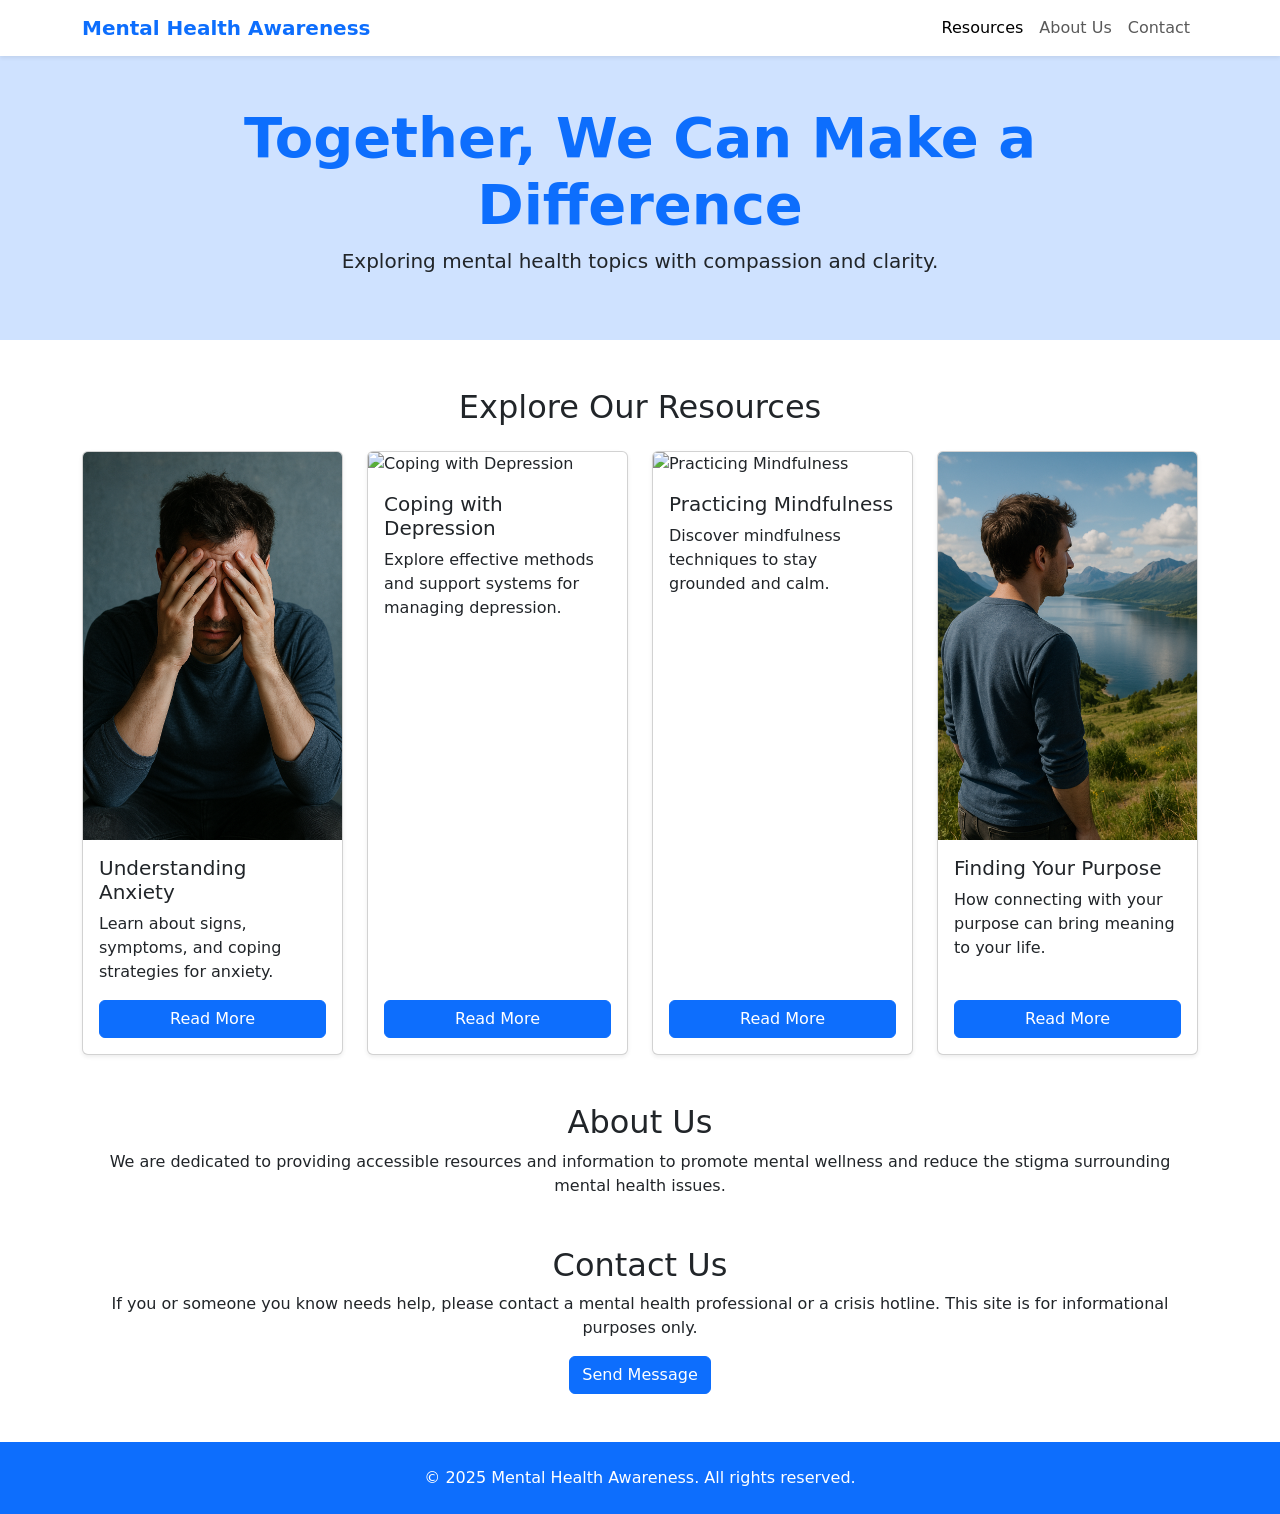
==== commit ad7d3462: "add 4 grid container layout" ====
--- a/index.html
+++ b/index.html
@@ -5,18 +5,18 @@
   <meta name="viewport" content="width=device-width, initial-scale=1">
   <title>Mental Health Awareness</title>
 
+  <!-- Favicon -->
+  <link rel="icon" type="image/png" href="assets/images/favicon.png">
+
   <!-- Bootstrap CSS -->
-  <link
-    href="https://cdn.jsdelivr.net/npm/bootstrap@5.3.3/dist/css/bootstrap.min.css"
-    rel="stylesheet"
-    integrity="sha384-QWTKZyjpPEjISv5WaRU9OFeRpok6YctnYmDr5pNlyT2bRjXh0JMhjY6hW+ALEwIH"
-    crossorigin="anonymous">
+  <link href="https://cdn.jsdelivr.net/npm/bootstrap@5.3.3/dist/css/bootstrap.min.css" rel="stylesheet">
 
   <!-- Custom CSS -->
   <link rel="stylesheet" href="style.css">
 </head>
 <body>
-  <!-- Main Navigation Menu -->
+
+  <!-- Navbar -->
   <nav class="navbar navbar-expand-lg navbar-light bg-white sticky-top shadow-sm" aria-label="Main Navigation">
     <div class="container">
       <a class="navbar-brand text-primary fw-bold" href="#hero">Mental Health Awareness</a>
@@ -26,21 +26,15 @@
       </button>
       <div class="collapse navbar-collapse" id="navbarNav">
         <ul class="navbar-nav ms-auto">
-          <li class="nav-item">
-            <a class="nav-link active" aria-current="page" href="#resources">Resources</a>
-          </li>
-          <li class="nav-item">
-            <a class="nav-link" href="#about">About Us</a>
-          </li>
-          <li class="nav-item">
-            <a class="nav-link" href="#contact">Contact</a>
-          </li>
+          <li class="nav-item"><a class="nav-link active" href="#resources">Resources</a></li>
+          <li class="nav-item"><a class="nav-link" href="#about">About Us</a></li>
+          <li class="nav-item"><a class="nav-link" href="#contact">Contact</a></li>
         </ul>
       </div>
     </div>
   </nav>
 
-  <!-- Hero Header Section -->
+  <!-- Hero Section -->
   <header id="hero" class="bg-primary-subtle py-5 text-center">
     <div class="container">
       <h1 class="display-4 text-primary fw-bold">Together, We Can Make a Difference</h1>
@@ -48,27 +42,30 @@
     </div>
   </header>
 
-  <!-- Main Content Section: 3-Item Grid -->
+  <!-- Main Content -->
   <main id="resources" class="container my-5">
     <section>
       <h2 class="text-center mb-4">Explore Our Resources</h2>
+
+      <!-- 4-Grid Container -->
       <div class="row row-cols-1 row-cols-sm-2 row-cols-md-3 row-cols-lg-4 g-4">
-        <!-- Item 1 -->
+
+        <!-- Example Card 1 -->
         <article class="col">
           <div class="card h-100 shadow-sm">
-            <img src="assets/images/anxious.png?text=Anxiety+Support" class="card-img-top" alt="Illustration of person with head in hands, looking anxious">
+            <img src="assets/images/anxious.png" class="card-img-top" alt="Understanding Anxiety">
             <div class="card-body d-flex flex-column">
               <h5 class="card-title">Understanding Anxiety</h5>
-              <p class="card-text">Learn about the signs, symptoms, and coping strategies for anxiety disorders.</p>
+              <p class="card-text">Learn about signs, symptoms, and coping strategies for anxiety.</p>
               <a href="#" class="btn btn-primary mt-auto">Read More</a>
             </div>
           </div>
         </article>
 
-        <!-- Item 2 -->
+        <!-- Example Card 2 -->
         <article class="col">
           <div class="card h-100 shadow-sm">
-            <img src="assets\images\ChatGPT Image Oct 25, 2025, 07_55_13 PM.png?text=Coping+with+Depression" class="card-img-top" alt="Illustration of a person looking down and thoughtful, surrounded by blue tones">
+            <img src="assets/images/depression.png" class="card-img-top" alt="Coping with Depression">
             <div class="card-body d-flex flex-column">
               <h5 class="card-title">Coping with Depression</h5>
               <p class="card-text">Explore effective methods and support systems for managing depression.</p>
@@ -77,71 +74,62 @@
           </div>
         </article>
 
-        <!-- Item 3 -->
+        <!-- Example Card 3 -->
         <article class="col">
           <div class="card h-100 shadow-sm">
-            <img src="assets/images/scenic.png?text=Finding+Purpose" class="card-img-top" alt="Illustration of a person looking out at a scenic landscape">
+            <img src="assets/images/mindfulness.png" class="card-img-top" alt="Practicing Mindfulness">
             <div class="card-body d-flex flex-column">
-              <h5 class="card-title">Finding Your Purpose</h5>
-              <p class="card-text">How connecting with your purpose can bring meaning and motivation to your life.</p>
+              <h5 class="card-title">Practicing Mindfulness</h5>
+              <p class="card-text">Discover mindfulness techniques to stay grounded and calm.</p>
               <a href="#" class="btn btn-primary mt-auto">Read More</a>
             </div>
           </div>
         </article>
+
+        <!-- Example Card 4 -->
+        <article class="col">
+          <div class="card h-100 shadow-sm">
+            <img src="assets/images/scenic.png" class="card-img-top" alt="Finding Your Purpose">
+            <div class="card-body d-flex flex-column">
+              <h5 class="card-title">Finding Your Purpose</h5>
+              <p class="card-text">How connecting with your purpose can bring meaning to your life.</p>
+              <a href="#" class="btn btn-primary mt-auto">Read More</a>
+            </div>
+          </div>
+        </article>
+
       </div>
     </section>
 
     <!-- About Section -->
-    <section id="about" class="my-5">
-      <div class="row">
-        <div class="col-md-6 mx-auto text-center">
-          <h2 class="mb-3">About Us</h2>
-          <p>We are dedicated to providing accessible resources and information to promote mental wellness and reduce the stigma surrounding mental health issues.</p>
-        </div>
-      </div>
+    <section id="about" class="my-5 text-center">
+      <h2>About Us</h2>
+      <p>We are dedicated to providing accessible resources and information to promote mental wellness and reduce the stigma surrounding mental health issues.</p>
     </section>
 
-    <!-- Contact Section with Modal -->
-    <section id="contact" class="my-5">
-      <div class="row">
-        <div class="col-md-6 mx-auto text-center">
-          <h2 class="mb-3">Contact Us</h2>
-          <p>If you or someone you know needs help, please contact a mental health professional or a crisis hotline. This site is for informational purposes only.</p>
-
-          <!-- Contact Form -->
-          <form class="mt-4" id="contactForm">
-            <div class="mb-3 text-start">
-              <label for="name" class="form-label">Your Name</label>
-              <input type="text" class="form-control" id="name" required>
-            </div>
-            <div class="mb-3 text-start">
-              <label for="email" class="form-label">Email Address</label>
-              <input type="email" class="form-control" id="email" required>
-            </div>
-            <div class="mb-3 text-start">
-              <label for="message" class="form-label">Your Message</label>
-              <textarea class="form-control" id="message" rows="4" required></textarea>
-            </div>
-            <button type="submit" class="btn btn-primary w-100">Send Message</button>
-          </form>
-        </div>
-      </div>
+    <!-- Contact Section -->
+    <section id="contact" class="my-5 text-center">
+      <h2>Contact Us</h2>
+      <p>If you or someone you know needs help, please contact a mental health professional or a crisis hotline. This site is for informational purposes only.</p>
+      <button type="button" class="btn btn-primary" data-bs-toggle="modal" data-bs-target="#contactModal">
+        Send Message
+      </button>
     </section>
   </main>
 
-  <!-- Modal (Bootstrap) -->
-  <div class="modal fade" id="thankYouModal" tabindex="-1" aria-labelledby="thankYouModalLabel" aria-hidden="true">
-    <div class="modal-dialog modal-dialog-centered">
+  <!-- Contact Modal -->
+  <div class="modal fade" id="contactModal" tabindex="-1" aria-labelledby="contactModalLabel" aria-hidden="true">
+    <div class="modal-dialog">
       <div class="modal-content">
-        <div class="modal-header bg-primary text-white">
-          <h5 class="modal-title" id="thankYouModalLabel">Thank You!</h5>
-          <button type="button" class="btn-close btn-close-white" data-bs-dismiss="modal" aria-label="Close"></button>
+        <div class="modal-header">
+          <h5 class="modal-title" id="contactModalLabel">Contact Us</h5>
+          <button type="button" class="btn-close" data-bs-dismiss="modal" aria-label="Close"></button>
         </div>
         <div class="modal-body">
-          <p>Your message has been sent successfully. Remember, reaching out is the first step toward healing and growth. 💚</p>
+          <p>Thank you for reaching out. We’ll get back to you as soon as possible!</p>
         </div>
         <div class="modal-footer">
-          <button type="button" class="btn btn-primary" data-bs-dismiss="modal">Close</button>
+          <button type="button" class="btn btn-secondary" data-bs-dismiss="modal">Close</button>
         </div>
       </div>
     </div>
@@ -154,22 +142,7 @@
     </div>
   </footer>
 
-  <!-- Bootstrap JS with Popper -->
-  <script
-    src="https://cdn.jsdelivr.net/npm/bootstrap@5.3.3/dist/js/bootstrap.bundle.min.js"
-    integrity="sha384-YvpcrYf0tY3lHB60NNkmXc5s9fDVZLESaAA55NDzOxhy9GkcIdslK1eN7N6jIeHz"
-    crossorigin="anonymous"></script>
-
-  <!-- Modal Trigger Script -->
-  <script>
-    const contactForm = document.getElementById('contactForm');
-    const thankYouModal = new bootstrap.Modal(document.getElementById('thankYouModal'));
-
-    contactForm.addEventListener('submit', function (e) {
-      e.preventDefault();
-      contactForm.reset();
-      thankYouModal.show();
-    });
-  </script>
+  <!-- Bootstrap JS -->
+  <script src="https://cdn.jsdelivr.net/npm/bootstrap@5.3.3/dist/js/bootstrap.bundle.min.js"></script>
 </body>
-</html>+</html>
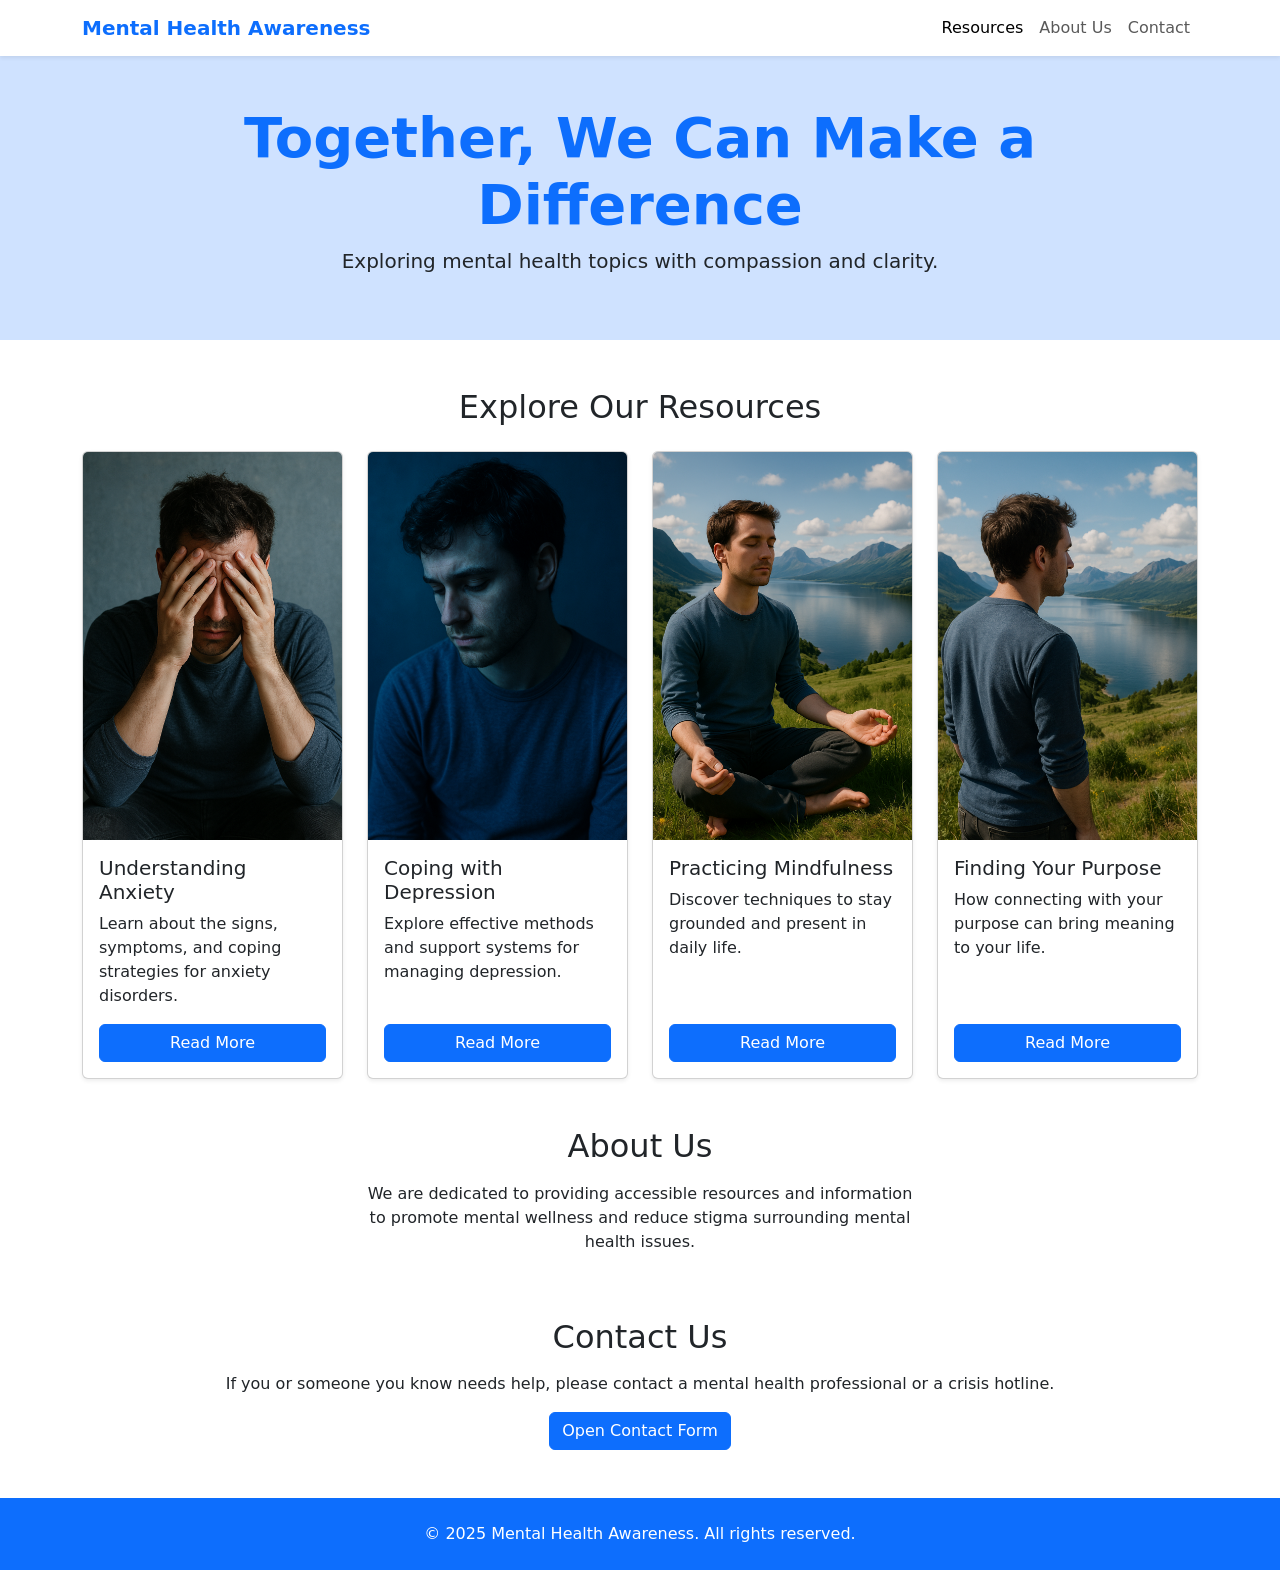
==== commit e0ef75be: "add image of mindfulness\edited contact form" ====
--- a/index.html
+++ b/index.html
@@ -1,148 +1,184 @@
 <!doctype html>
 <html lang="en">
-<head>
-  <meta charset="utf-8">
-  <meta name="viewport" content="width=device-width, initial-scale=1">
-  <title>Mental Health Awareness</title>
+  <head>
+    <meta charset="utf-8">
+    <meta name="viewport" content="width=device-width, initial-scale=1">
+    <title>Mental Health Awareness</title>
+    <link rel="icon" href="assets\images\favicon-mental-awareness.png" type="image/png">
 
-  <!-- Favicon -->
-  <link rel="icon" type="image/png" href="assets/images/favicon.png">
+    <!-- Bootstrap CSS -->
+    <link
+      href="https://cdn.jsdelivr.net/npm/bootstrap@5.3.3/dist/css/bootstrap.min.css"
+      rel="stylesheet"
+      crossorigin="anonymous"
+    >
 
-  <!-- Bootstrap CSS -->
-  <link href="https://cdn.jsdelivr.net/npm/bootstrap@5.3.3/dist/css/bootstrap.min.css" rel="stylesheet">
+    <!-- Custom CSS -->
+    <link rel="stylesheet" href="style.css">
+  </head>
+  <body>
+    <!-- Main Navigation Menu -->
+    <nav class="navbar navbar-expand-lg navbar-light bg-white sticky-top shadow-sm" aria-label="Main Navigation">
+      <div class="container">
+        <a class="navbar-brand text-primary fw-bold" href="#hero">Mental Health Awareness</a>
+        <button
+          class="navbar-toggler"
+          type="button"
+          data-bs-toggle="collapse"
+          data-bs-target="#navbarNav"
+          aria-controls="navbarNav"
+          aria-expanded="false"
+          aria-label="Toggle navigation"
+        >
+          <span class="navbar-toggler-icon"></span>
+        </button>
+        <div class="collapse navbar-collapse" id="navbarNav">
+          <ul class="navbar-nav ms-auto">
+            <li class="nav-item">
+              <a class="nav-link active" aria-current="page" href="#resources">Resources</a>
+            </li>
+            <li class="nav-item">
+              <a class="nav-link" href="#about">About Us</a>
+            </li>
+            <li class="nav-item">
+              <a class="nav-link" href="#contact">Contact</a>
+            </li>
+          </ul>
+        </div>
+      </div>
+    </nav>
 
-  <!-- Custom CSS -->
-  <link rel="stylesheet" href="style.css">
-</head>
-<body>
+    <!-- Hero Header Section -->
+    <header id="hero" class="bg-primary-subtle py-5 text-center">
+      <div class="container">
+        <h1 class="display-4 text-primary fw-bold">Together, We Can Make a Difference</h1>
+        <p class="lead">Exploring mental health topics with compassion and clarity.</p>
+      </div>
+    </header>
 
-  <!-- Navbar -->
-  <nav class="navbar navbar-expand-lg navbar-light bg-white sticky-top shadow-sm" aria-label="Main Navigation">
-    <div class="container">
-      <a class="navbar-brand text-primary fw-bold" href="#hero">Mental Health Awareness</a>
-      <button class="navbar-toggler" type="button" data-bs-toggle="collapse" data-bs-target="#navbarNav"
-        aria-controls="navbarNav" aria-expanded="false" aria-label="Toggle navigation">
-        <span class="navbar-toggler-icon"></span>
-      </button>
-      <div class="collapse navbar-collapse" id="navbarNav">
-        <ul class="navbar-nav ms-auto">
-          <li class="nav-item"><a class="nav-link active" href="#resources">Resources</a></li>
-          <li class="nav-item"><a class="nav-link" href="#about">About Us</a></li>
-          <li class="nav-item"><a class="nav-link" href="#contact">Contact</a></li>
-        </ul>
-      </div>
-    </div>
-  </nav>
+    <!-- Resources Section -->
+    <main id="resources" class="container my-5">
+      <section>
+        <h2 class="text-center mb-4">Explore Our Resources</h2>
+        <div class="row row-cols-1 row-cols-sm-2 row-cols-md-2 row-cols-lg-4 g-4">
+          <!-- Example Grid Item -->
+          <article class="col">
+            <div class="card h-100 shadow-sm">
+              <img src="assets/images/anxious.png" class="card-img-top" alt="Illustration of person looking anxious">
+              <div class="card-body d-flex flex-column">
+                <h5 class="card-title">Understanding Anxiety</h5>
+                <p class="card-text">Learn about the signs, symptoms, and coping strategies for anxiety disorders.</p>
+                <a href="#" class="btn btn-primary mt-auto">Read More</a>
+              </div>
+            </div>
+          </article>
 
-  <!-- Hero Section -->
-  <header id="hero" class="bg-primary-subtle py-5 text-center">
-    <div class="container">
-      <h1 class="display-4 text-primary fw-bold">Together, We Can Make a Difference</h1>
-      <p class="lead">Exploring mental health topics with compassion and clarity.</p>
-    </div>
-  </header>
+          <article class="col">
+            <div class="card h-100 shadow-sm">
+              <img src="assets\images\ChatGPT Image Oct 25, 2025, 07_55_13 PM.png" class="card-img-top" alt="Illustration of a person feeling depressed">
+              <div class="card-body d-flex flex-column">
+                <h5 class="card-title">Coping with Depression</h5>
+                <p class="card-text">Explore effective methods and support systems for managing depression.</p>
+                <a href="#" class="btn btn-primary mt-auto">Read More</a>
+              </div>
+            </div>
+          </article>
 
-  <!-- Main Content -->
-  <main id="resources" class="container my-5">
-    <section>
-      <h2 class="text-center mb-4">Explore Our Resources</h2>
+          <article class="col">
+            <div class="card h-100 shadow-sm">
+              <img src="assets\images\Meditation by the Fjord.png" class="card-img-top" alt="Illustration of practicing mindfulness">
+              <div class="card-body d-flex flex-column">
+                <h5 class="card-title">Practicing Mindfulness</h5>
+                <p class="card-text">Discover techniques to stay grounded and present in daily life.</p>
+                <a href="#" class="btn btn-primary mt-auto">Read More</a>
+              </div>
+            </div>
+          </article>
 
-      <!-- 4-Grid Container -->
-      <div class="row row-cols-1 row-cols-sm-2 row-cols-md-3 row-cols-lg-4 g-4">
+          <article class="col">
+            <div class="card h-100 shadow-sm">
+              <img src="assets/images/scenic.png" class="card-img-top" alt="Person looking at a scenic landscape">
+              <div class="card-body d-flex flex-column">
+                <h5 class="card-title">Finding Your Purpose</h5>
+                <p class="card-text">How connecting with your purpose can bring meaning to your life.</p>
+                <a href="#" class="btn btn-primary mt-auto">Read More</a>
+              </div>
+            </div>
+          </article>
+        </div>
+      </section>
 
-        <!-- Example Card 1 -->
-        <article class="col">
-          <div class="card h-100 shadow-sm">
-            <img src="assets/images/anxious.png" class="card-img-top" alt="Understanding Anxiety">
-            <div class="card-body d-flex flex-column">
-              <h5 class="card-title">Understanding Anxiety</h5>
-              <p class="card-text">Learn about signs, symptoms, and coping strategies for anxiety.</p>
-              <a href="#" class="btn btn-primary mt-auto">Read More</a>
-            </div>
+      <!-- About Section -->
+      <section id="about" class="my-5">
+        <div class="row">
+          <div class="col-md-6 mx-auto text-center">
+            <h2 class="mb-3">About Us</h2>
+            <p>We are dedicated to providing accessible resources and information to promote mental wellness and reduce stigma surrounding mental health issues.</p>
           </div>
-        </article>
+        </div>
+      </section>
 
-        <!-- Example Card 2 -->
-        <article class="col">
-          <div class="card h-100 shadow-sm">
-            <img src="assets/images/depression.png" class="card-img-top" alt="Coping with Depression">
-            <div class="card-body d-flex flex-column">
-              <h5 class="card-title">Coping with Depression</h5>
-              <p class="card-text">Explore effective methods and support systems for managing depression.</p>
-              <a href="#" class="btn btn-primary mt-auto">Read More</a>
-            </div>
+      <!-- Contact Section -->
+      <section id="contact" class="my-5 text-center">
+        <div class="container">
+          <h2 class="mb-3">Contact Us</h2>
+          <p>If you or someone you know needs help, please contact a mental health professional or a crisis hotline.</p>
+          <button class="btn btn-primary" data-bs-toggle="modal" data-bs-target="#contactModal">Open Contact Form</button>
+        </div>
+      </section>
+    </main>
+
+    <!-- Contact Modal -->
+    <div class="modal fade" id="contactModal" tabindex="-1" aria-labelledby="contactModalLabel" aria-hidden="true">
+      <div class="modal-dialog modal-dialog-centered">
+        <div class="modal-content">
+          <div class="modal-header bg-primary text-white">
+            <h5 class="modal-title" id="contactModalLabel">Contact Us</h5>
+            <button type="button" class="btn-close btn-close-white" data-bs-dismiss="modal" aria-label="Close"></button>
           </div>
-        </article>
-
-        <!-- Example Card 3 -->
-        <article class="col">
-          <div class="card h-100 shadow-sm">
-            <img src="assets/images/mindfulness.png" class="card-img-top" alt="Practicing Mindfulness">
-            <div class="card-body d-flex flex-column">
-              <h5 class="card-title">Practicing Mindfulness</h5>
-              <p class="card-text">Discover mindfulness techniques to stay grounded and calm.</p>
-              <a href="#" class="btn btn-primary mt-auto">Read More</a>
-            </div>
+          <div class="modal-body">
+            <form id="contactForm">
+              <div class="mb-3">
+                <label for="name" class="form-label">Full Name</label>
+                <input type="text" class="form-control" id="name" required>
+              </div>
+              <div class="mb-3">
+                <label for="email" class="form-label">Email Address</label>
+                <input type="email" class="form-control" id="email" required>
+              </div>
+              <div class="mb-3">
+                <label for="message" class="form-label">Your Message</label>
+                <textarea class="form-control" id="message" rows="4" required></textarea>
+              </div>
+              <button type="submit" class="btn btn-primary w-100">Submit</button>
+            </form>
           </div>
-        </article>
-
-        <!-- Example Card 4 -->
-        <article class="col">
-          <div class="card h-100 shadow-sm">
-            <img src="assets/images/scenic.png" class="card-img-top" alt="Finding Your Purpose">
-            <div class="card-body d-flex flex-column">
-              <h5 class="card-title">Finding Your Purpose</h5>
-              <p class="card-text">How connecting with your purpose can bring meaning to your life.</p>
-              <a href="#" class="btn btn-primary mt-auto">Read More</a>
-            </div>
-          </div>
-        </article>
-
-      </div>
-    </section>
-
-    <!-- About Section -->
-    <section id="about" class="my-5 text-center">
-      <h2>About Us</h2>
-      <p>We are dedicated to providing accessible resources and information to promote mental wellness and reduce the stigma surrounding mental health issues.</p>
-    </section>
-
-    <!-- Contact Section -->
-    <section id="contact" class="my-5 text-center">
-      <h2>Contact Us</h2>
-      <p>If you or someone you know needs help, please contact a mental health professional or a crisis hotline. This site is for informational purposes only.</p>
-      <button type="button" class="btn btn-primary" data-bs-toggle="modal" data-bs-target="#contactModal">
-        Send Message
-      </button>
-    </section>
-  </main>
-
-  <!-- Contact Modal -->
-  <div class="modal fade" id="contactModal" tabindex="-1" aria-labelledby="contactModalLabel" aria-hidden="true">
-    <div class="modal-dialog">
-      <div class="modal-content">
-        <div class="modal-header">
-          <h5 class="modal-title" id="contactModalLabel">Contact Us</h5>
-          <button type="button" class="btn-close" data-bs-dismiss="modal" aria-label="Close"></button>
-        </div>
-        <div class="modal-body">
-          <p>Thank you for reaching out. We’ll get back to you as soon as possible!</p>
-        </div>
-        <div class="modal-footer">
-          <button type="button" class="btn btn-secondary" data-bs-dismiss="modal">Close</button>
         </div>
       </div>
     </div>
-  </div>
 
-  <!-- Footer -->
-  <footer class="bg-primary text-white py-4 mt-5">
-    <div class="container text-center">
-      <p class="mb-0">&copy; 2025 Mental Health Awareness. All rights reserved.</p>
-    </div>
-  </footer>
+    <!-- Footer -->
+    <footer class="bg-primary text-white py-4 mt-5">
+      <div class="container text-center">
+        <p class="mb-0">&copy; 2025 Mental Health Awareness. All rights reserved.</p>
+      </div>
+    </footer>
 
-  <!-- Bootstrap JS -->
-  <script src="https://cdn.jsdelivr.net/npm/bootstrap@5.3.3/dist/js/bootstrap.bundle.min.js"></script>
-</body>
+    <!-- Bootstrap JS with Popper -->
+    <script
+      src="https://cdn.jsdelivr.net/npm/bootstrap@5.3.3/dist/js/bootstrap.bundle.min.js"
+      crossorigin="anonymous"
+    ></script>
+
+    <script>
+      // Optional: show alert when form is submitted
+      document.getElementById('contactForm').addEventListener('submit', function (e) {
+        e.preventDefault();
+        alert('Thank you for reaching out! Your message has been received.');
+        const modal = bootstrap.Modal.getInstance(document.getElementById('contactModal'));
+        modal.hide();
+        this.reset();
+      });
+    </script>
+  </body>
 </html>
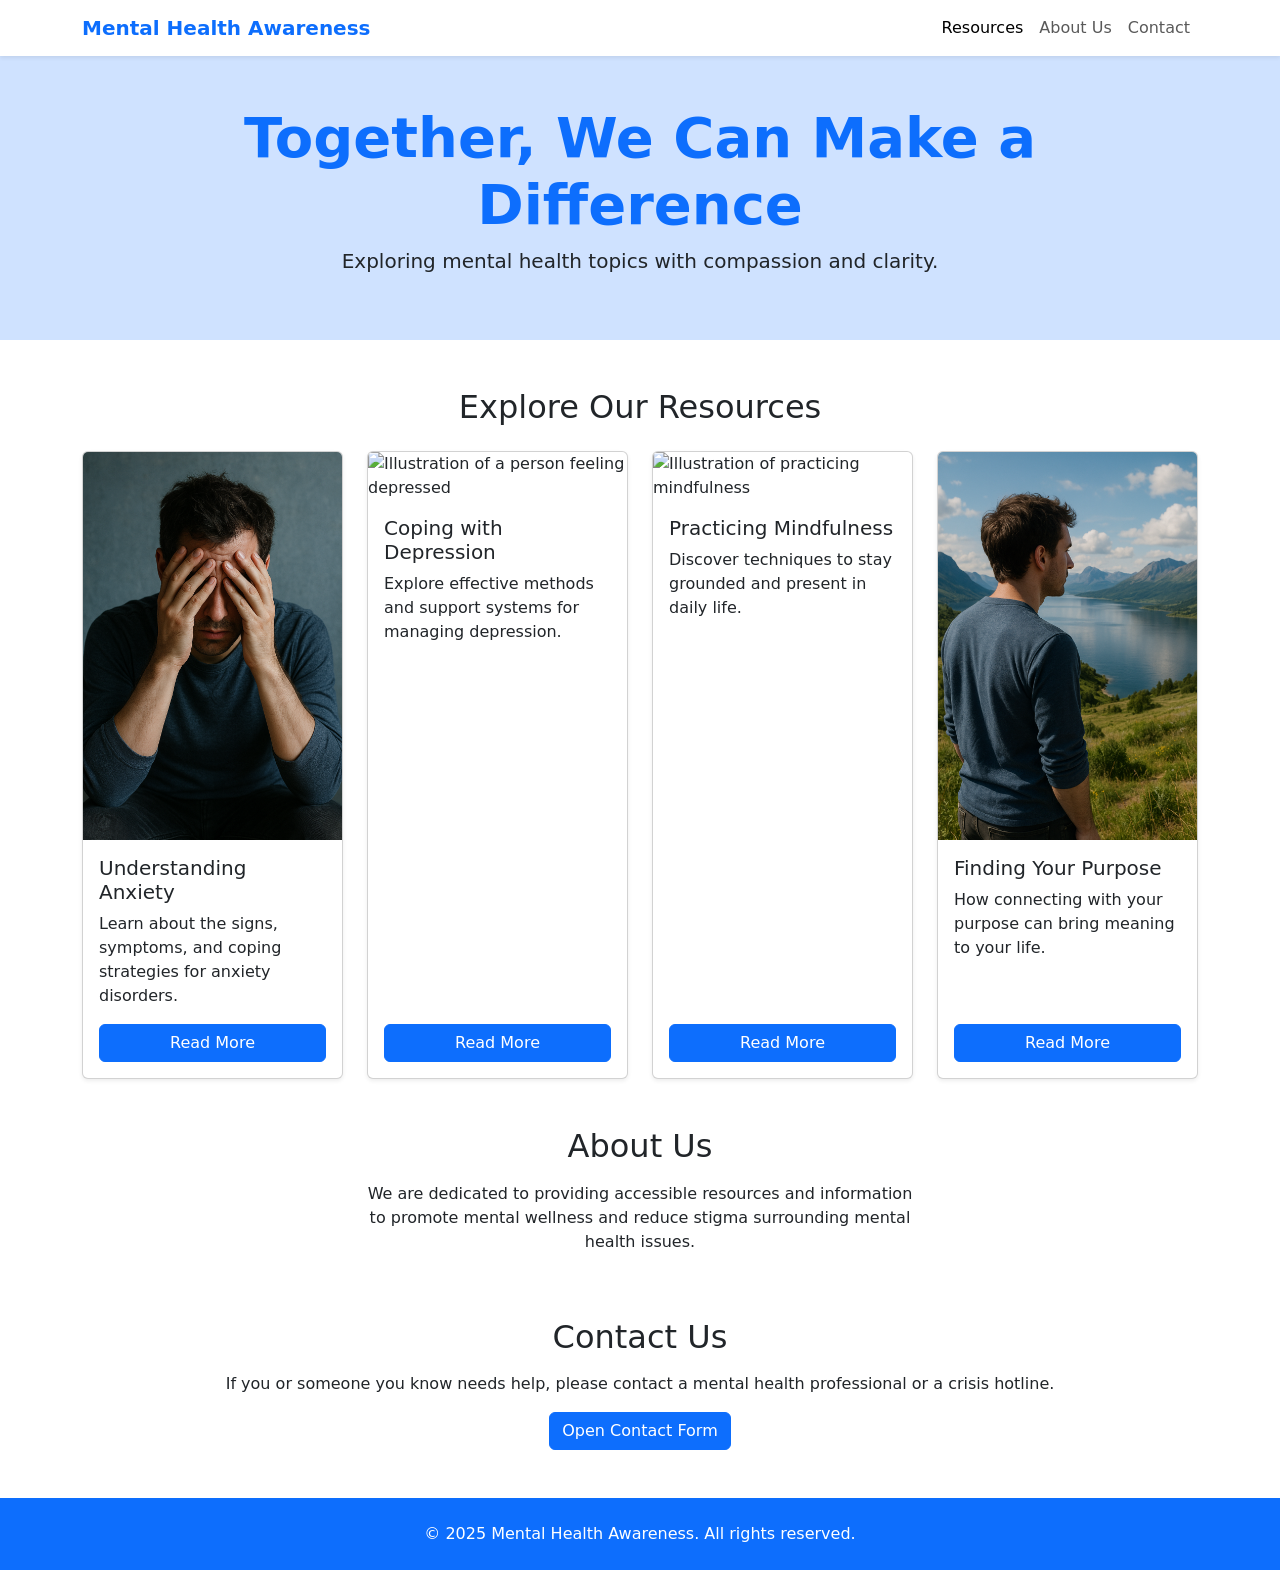
==== commit 10cb6df6: "add wireframe to readme.md" ====
--- a/index.html
+++ b/index.html
@@ -1,184 +1,177 @@
 <!doctype html>
 <html lang="en">
-  <head>
-    <meta charset="utf-8">
-    <meta name="viewport" content="width=device-width, initial-scale=1">
-    <title>Mental Health Awareness</title>
-    <link rel="icon" href="assets\images\favicon-mental-awareness.png" type="image/png">
 
-    <!-- Bootstrap CSS -->
-    <link
-      href="https://cdn.jsdelivr.net/npm/bootstrap@5.3.3/dist/css/bootstrap.min.css"
-      rel="stylesheet"
-      crossorigin="anonymous"
-    >
+<head>
+  <meta charset="utf-8">
+  <meta name="viewport" content="width=device-width, initial-scale=1">
+  <title>Mental Health Awareness</title>
+  <link rel="icon" href="assets/images/favicon-mental-awareness.png" type="image/png">
 
-    <!-- Custom CSS -->
-    <link rel="stylesheet" href="style.css">
-  </head>
-  <body>
-    <!-- Main Navigation Menu -->
-    <nav class="navbar navbar-expand-lg navbar-light bg-white sticky-top shadow-sm" aria-label="Main Navigation">
-      <div class="container">
-        <a class="navbar-brand text-primary fw-bold" href="#hero">Mental Health Awareness</a>
-        <button
-          class="navbar-toggler"
-          type="button"
-          data-bs-toggle="collapse"
-          data-bs-target="#navbarNav"
-          aria-controls="navbarNav"
-          aria-expanded="false"
-          aria-label="Toggle navigation"
-        >
-          <span class="navbar-toggler-icon"></span>
-        </button>
-        <div class="collapse navbar-collapse" id="navbarNav">
-          <ul class="navbar-nav ms-auto">
-            <li class="nav-item">
-              <a class="nav-link active" aria-current="page" href="#resources">Resources</a>
-            </li>
-            <li class="nav-item">
-              <a class="nav-link" href="#about">About Us</a>
-            </li>
-            <li class="nav-item">
-              <a class="nav-link" href="#contact">Contact</a>
-            </li>
-          </ul>
+
+  <!-- Bootstrap CSS -->
+  <link href="https://cdn.jsdelivr.net/npm/bootstrap@5.3.3/dist/css/bootstrap.min.css" rel="stylesheet"
+    crossorigin="anonymous">
+
+  <!-- Custom CSS -->
+  <link rel="stylesheet" href="style.css">
+</head>
+
+<body>
+  <!-- Main Navigation Menu -->
+  <nav class="navbar navbar-expand-lg navbar-light bg-white sticky-top shadow-sm" aria-label="Main Navigation">
+    <div class="container">
+      <a class="navbar-brand text-primary fw-bold" href="#hero">Mental Health Awareness</a>
+      <button class="navbar-toggler" type="button" data-bs-toggle="collapse" data-bs-target="#navbarNav"
+        aria-controls="navbarNav" aria-expanded="false" aria-label="Toggle navigation">
+        <span class="navbar-toggler-icon"></span>
+      </button>
+      <div class="collapse navbar-collapse" id="navbarNav">
+        <ul class="navbar-nav ms-auto">
+          <li class="nav-item">
+            <a class="nav-link active" aria-current="page" href="#resources">Resources</a>
+          </li>
+          <li class="nav-item">
+            <a class="nav-link" href="#about">About Us</a>
+          </li>
+          <li class="nav-item">
+            <a class="nav-link" href="#contact">Contact</a>
+          </li>
+        </ul>
+      </div>
+    </div>
+  </nav>
+
+  <!-- Hero Header Section -->
+  <header id="hero" class="bg-primary-subtle py-5 text-center">
+    <div class="container">
+      <h1 class="display-4 text-primary fw-bold">Together, We Can Make a Difference</h1>
+      <p class="lead">Exploring mental health topics with compassion and clarity.</p>
+    </div>
+  </header>
+
+  <!-- Resources Section -->
+  <main id="resources" class="container my-5">
+    <section>
+      <h2 class="text-center mb-4">Explore Our Resources</h2>
+      <div class="row row-cols-1 row-cols-sm-2 row-cols-md-2 row-cols-lg-4 g-4">
+        <!-- Example Grid Item -->
+        <article class="col">
+          <div class="card h-100 shadow-sm">
+            <img src="assets/images/anxious.png" class="card-img-top" alt="Illustration of person looking anxious">
+            <div class="card-body d-flex flex-column">
+              <h5 class="card-title">Understanding Anxiety</h5>
+              <p class="card-text">Learn about the signs, symptoms, and coping strategies for anxiety disorders.</p>
+              <a href="#" class="btn btn-primary mt-auto">Read More</a>
+            </div>
+          </div>
+        </article>
+
+        <article class="col">
+          <div class="card h-100 shadow-sm">
+            <img src="assets/images/chatgpt-image-oct-25-2025.png" class="card-img-top" alt="Illustration of a person feeling depressed">
+            <div class="card-body d-flex flex-column">
+              <h5 class="card-title">Coping with Depression</h5>
+              <p class="card-text">Explore effective methods and support systems for managing depression.</p>
+              <a href="#" class="btn btn-primary mt-auto">Read More</a>
+            </div>
+          </div>
+        </article>
+
+        <article class="col">
+          <div class="card h-100 shadow-sm">
+            <img src="assets/images/meditation-by-the-fjord.png" class="card-img-top" alt="Illustration of practicing mindfulness">
+            <div class="card-body d-flex flex-column">
+              <h5 class="card-title">Practicing Mindfulness</h5>
+              <p class="card-text">Discover techniques to stay grounded and present in daily life.</p>
+              <a href="#" class="btn btn-primary mt-auto">Read More</a>
+            </div>
+          </div>
+        </article>
+
+        <article class="col">
+          <div class="card h-100 shadow-sm">
+            <img src="assets/images/scenic.png" class="card-img-top" alt="Person looking at a scenic landscape">
+            <div class="card-body d-flex flex-column">
+              <h5 class="card-title">Finding Your Purpose</h5>
+              <p class="card-text">How connecting with your purpose can bring meaning to your life.</p>
+              <a href="#" class="btn btn-primary mt-auto">Read More</a>
+            </div>
+          </div>
+        </article>
+      </div>
+    </section>
+
+    <!-- About Section -->
+    <section id="about" class="my-5">
+      <div class="row">
+        <div class="col-md-6 mx-auto text-center">
+          <h2 class="mb-3">About Us</h2>
+          <p>We are dedicated to providing accessible resources and information to promote mental wellness and reduce
+            stigma surrounding mental health issues.</p>
         </div>
       </div>
-    </nav>
+    </section>
 
-    <!-- Hero Header Section -->
-    <header id="hero" class="bg-primary-subtle py-5 text-center">
+    <!-- Contact Section -->
+    <section id="contact" class="my-5 text-center">
       <div class="container">
-        <h1 class="display-4 text-primary fw-bold">Together, We Can Make a Difference</h1>
-        <p class="lead">Exploring mental health topics with compassion and clarity.</p>
+        <h2 class="mb-3">Contact Us</h2>
+        <p>If you or someone you know needs help, please contact a mental health professional or a crisis hotline.</p>
+        <button class="btn btn-primary" data-bs-toggle="modal" data-bs-target="#contactModal">Open Contact Form</button>
       </div>
-    </header>
+    </section>
+  </main>
 
-    <!-- Resources Section -->
-    <main id="resources" class="container my-5">
-      <section>
-        <h2 class="text-center mb-4">Explore Our Resources</h2>
-        <div class="row row-cols-1 row-cols-sm-2 row-cols-md-2 row-cols-lg-4 g-4">
-          <!-- Example Grid Item -->
-          <article class="col">
-            <div class="card h-100 shadow-sm">
-              <img src="assets/images/anxious.png" class="card-img-top" alt="Illustration of person looking anxious">
-              <div class="card-body d-flex flex-column">
-                <h5 class="card-title">Understanding Anxiety</h5>
-                <p class="card-text">Learn about the signs, symptoms, and coping strategies for anxiety disorders.</p>
-                <a href="#" class="btn btn-primary mt-auto">Read More</a>
-              </div>
+  <!-- Contact Modal -->
+  <div class="modal fade" id="contactModal" tabindex="-1" aria-labelledby="contactModalLabel" aria-hidden="true">
+    <div class="modal-dialog modal-dialog-centered">
+      <div class="modal-content">
+        <div class="modal-header bg-primary text-white">
+          <h5 class="modal-title" id="contactModalLabel">Contact Us</h5>
+          <button type="button" class="btn-close btn-close-white" data-bs-dismiss="modal" aria-label="Close"></button>
+        </div>
+        <div class="modal-body">
+          <form id="contactForm">
+            <div class="mb-3">
+              <label for="name" class="form-label">Full Name</label>
+              <input type="text" class="form-control" id="name" required>
             </div>
-          </article>
-
-          <article class="col">
-            <div class="card h-100 shadow-sm">
-              <img src="assets\images\ChatGPT Image Oct 25, 2025, 07_55_13 PM.png" class="card-img-top" alt="Illustration of a person feeling depressed">
-              <div class="card-body d-flex flex-column">
-                <h5 class="card-title">Coping with Depression</h5>
-                <p class="card-text">Explore effective methods and support systems for managing depression.</p>
-                <a href="#" class="btn btn-primary mt-auto">Read More</a>
-              </div>
+            <div class="mb-3">
+              <label for="email" class="form-label">Email Address</label>
+              <input type="email" class="form-control" id="email" required>
             </div>
-          </article>
-
-          <article class="col">
-            <div class="card h-100 shadow-sm">
-              <img src="assets\images\Meditation by the Fjord.png" class="card-img-top" alt="Illustration of practicing mindfulness">
-              <div class="card-body d-flex flex-column">
-                <h5 class="card-title">Practicing Mindfulness</h5>
-                <p class="card-text">Discover techniques to stay grounded and present in daily life.</p>
-                <a href="#" class="btn btn-primary mt-auto">Read More</a>
-              </div>
+            <div class="mb-3">
+              <label for="message" class="form-label">Your Message</label>
+              <textarea class="form-control" id="message" rows="4" required></textarea>
             </div>
-          </article>
-
-          <article class="col">
-            <div class="card h-100 shadow-sm">
-              <img src="assets/images/scenic.png" class="card-img-top" alt="Person looking at a scenic landscape">
-              <div class="card-body d-flex flex-column">
-                <h5 class="card-title">Finding Your Purpose</h5>
-                <p class="card-text">How connecting with your purpose can bring meaning to your life.</p>
-                <a href="#" class="btn btn-primary mt-auto">Read More</a>
-              </div>
-            </div>
-          </article>
-        </div>
-      </section>
-
-      <!-- About Section -->
-      <section id="about" class="my-5">
-        <div class="row">
-          <div class="col-md-6 mx-auto text-center">
-            <h2 class="mb-3">About Us</h2>
-            <p>We are dedicated to providing accessible resources and information to promote mental wellness and reduce stigma surrounding mental health issues.</p>
-          </div>
-        </div>
-      </section>
-
-      <!-- Contact Section -->
-      <section id="contact" class="my-5 text-center">
-        <div class="container">
-          <h2 class="mb-3">Contact Us</h2>
-          <p>If you or someone you know needs help, please contact a mental health professional or a crisis hotline.</p>
-          <button class="btn btn-primary" data-bs-toggle="modal" data-bs-target="#contactModal">Open Contact Form</button>
-        </div>
-      </section>
-    </main>
-
-    <!-- Contact Modal -->
-    <div class="modal fade" id="contactModal" tabindex="-1" aria-labelledby="contactModalLabel" aria-hidden="true">
-      <div class="modal-dialog modal-dialog-centered">
-        <div class="modal-content">
-          <div class="modal-header bg-primary text-white">
-            <h5 class="modal-title" id="contactModalLabel">Contact Us</h5>
-            <button type="button" class="btn-close btn-close-white" data-bs-dismiss="modal" aria-label="Close"></button>
-          </div>
-          <div class="modal-body">
-            <form id="contactForm">
-              <div class="mb-3">
-                <label for="name" class="form-label">Full Name</label>
-                <input type="text" class="form-control" id="name" required>
-              </div>
-              <div class="mb-3">
-                <label for="email" class="form-label">Email Address</label>
-                <input type="email" class="form-control" id="email" required>
-              </div>
-              <div class="mb-3">
-                <label for="message" class="form-label">Your Message</label>
-                <textarea class="form-control" id="message" rows="4" required></textarea>
-              </div>
-              <button type="submit" class="btn btn-primary w-100">Submit</button>
-            </form>
-          </div>
+            <button type="submit" class="btn btn-primary w-100">Submit</button>
+          </form>
         </div>
       </div>
     </div>
+  </div>
 
-    <!-- Footer -->
-    <footer class="bg-primary text-white py-4 mt-5">
-      <div class="container text-center">
-        <p class="mb-0">&copy; 2025 Mental Health Awareness. All rights reserved.</p>
-      </div>
-    </footer>
+  <!-- Footer -->
+  <footer class="bg-primary text-white py-4 mt-5">
+    <div class="container text-center">
+      <p class="mb-0">&copy; 2025 Mental Health Awareness. All rights reserved.</p>
+    </div>
+  </footer>
 
-    <!-- Bootstrap JS with Popper -->
-    <script
-      src="https://cdn.jsdelivr.net/npm/bootstrap@5.3.3/dist/js/bootstrap.bundle.min.js"
-      crossorigin="anonymous"
-    ></script>
+  <!-- Bootstrap JS with Popper -->
+  <script src="https://cdn.jsdelivr.net/npm/bootstrap@5.3.3/dist/js/bootstrap.bundle.min.js"
+    crossorigin="anonymous"></script>
 
-    <script>
-      // Optional: show alert when form is submitted
-      document.getElementById('contactForm').addEventListener('submit', function (e) {
-        e.preventDefault();
-        alert('Thank you for reaching out! Your message has been received.');
-        const modal = bootstrap.Modal.getInstance(document.getElementById('contactModal'));
-        modal.hide();
-        this.reset();
-      });
-    </script>
-  </body>
-</html>
+  <script>
+    // Optional: show alert when form is submitted
+    document.getElementById('contactForm').addEventListener('submit', function (e) {
+      e.preventDefault();
+      alert('Thank you for reaching out! Your message has been received.');
+      const modal = bootstrap.Modal.getInstance(document.getElementById('contactModal'));
+      modal.hide();
+      this.reset();
+    });
+  </script>
+</body>
+
+</html>
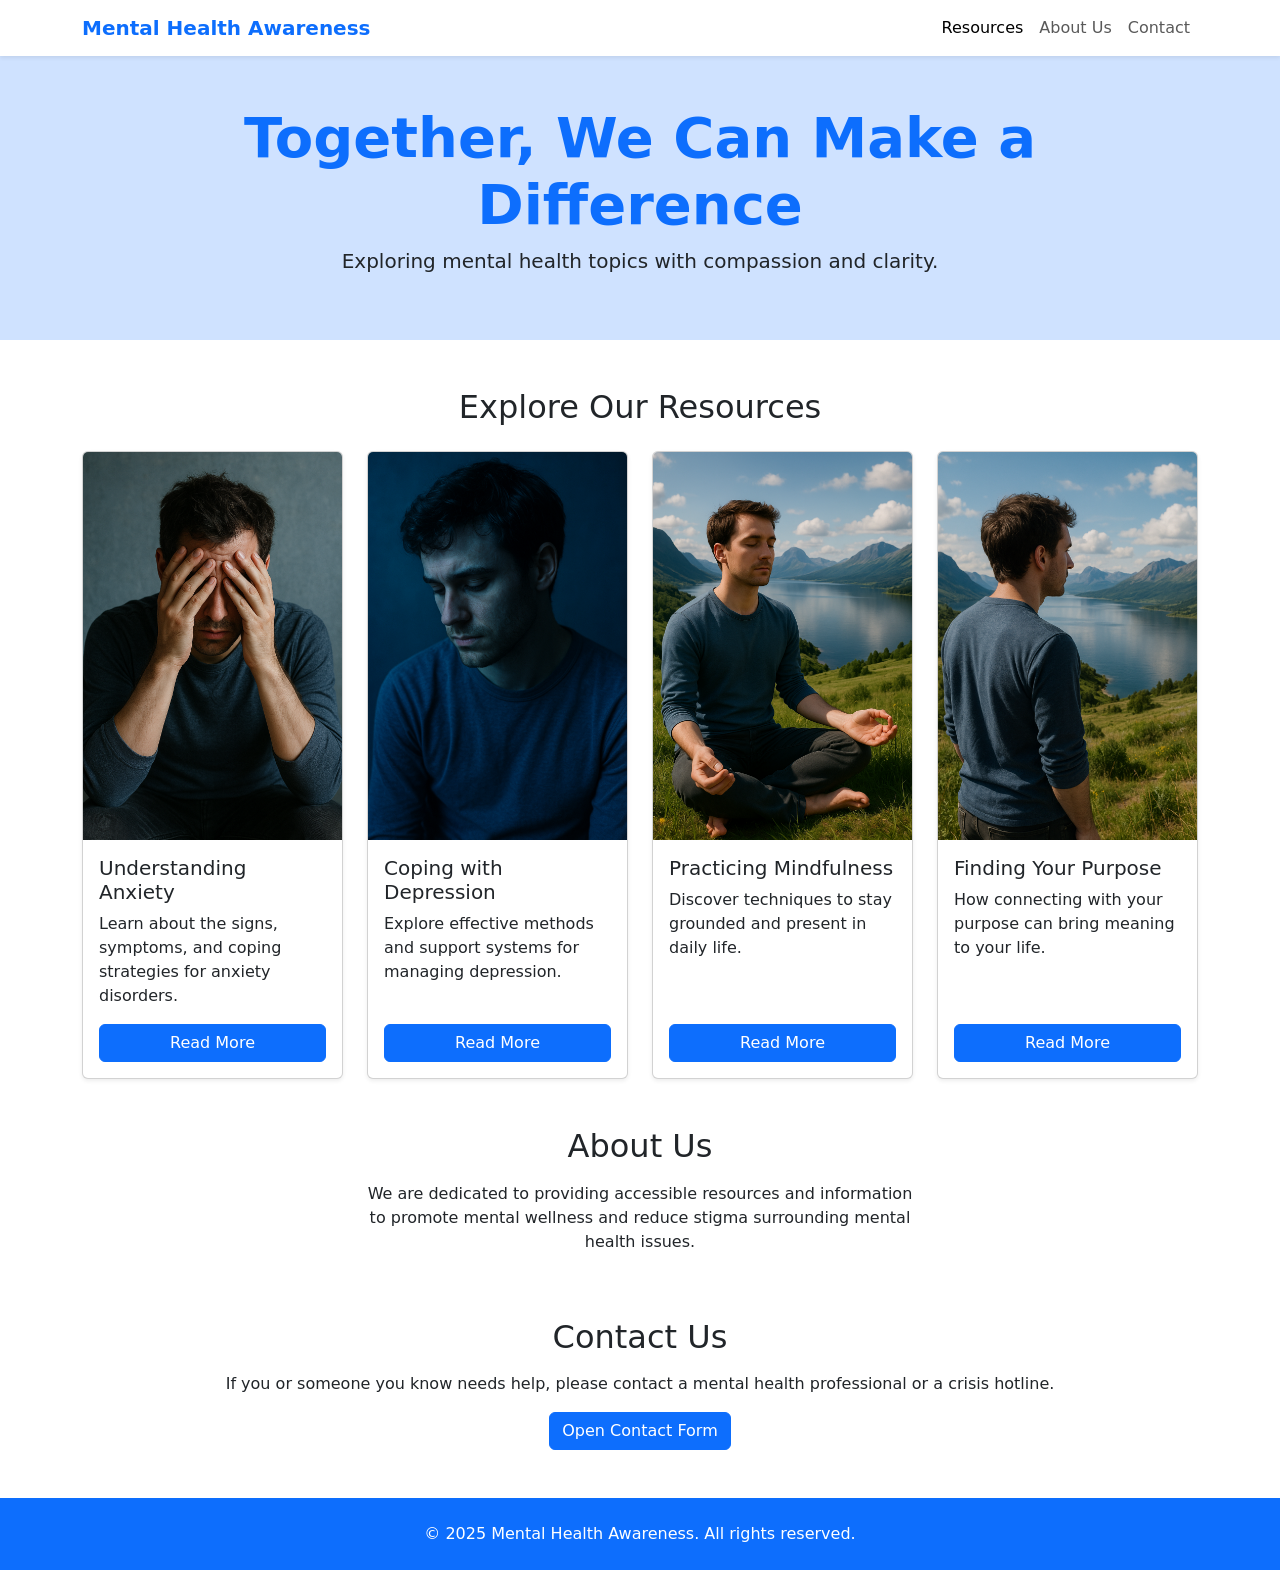
==== commit 8be76fe2: "corrected issue with relative path of images, depression and mindfulness" ====
--- a/index.html
+++ b/index.html
@@ -68,7 +68,7 @@
 
         <article class="col">
           <div class="card h-100 shadow-sm">
-            <img src="assets/images/chatgpt-image-oct-25-2025.png" class="card-img-top" alt="Illustration of a person feeling depressed">
+            <img src="assets/images/ChatGPT Image Oct 25, 2025, 07_55_13 PM.png" class="card-img-top" alt="Illustration of a person feeling depressed">
             <div class="card-body d-flex flex-column">
               <h5 class="card-title">Coping with Depression</h5>
               <p class="card-text">Explore effective methods and support systems for managing depression.</p>
@@ -79,7 +79,7 @@
 
         <article class="col">
           <div class="card h-100 shadow-sm">
-            <img src="assets/images/meditation-by-the-fjord.png" class="card-img-top" alt="Illustration of practicing mindfulness">
+            <img src="assets/images/Meditation by the Fjord.png" class="card-img-top" alt="Illustration of practicing mindfulness">
             <div class="card-body d-flex flex-column">
               <h5 class="card-title">Practicing Mindfulness</h5>
               <p class="card-text">Discover techniques to stay grounded and present in daily life.</p>
